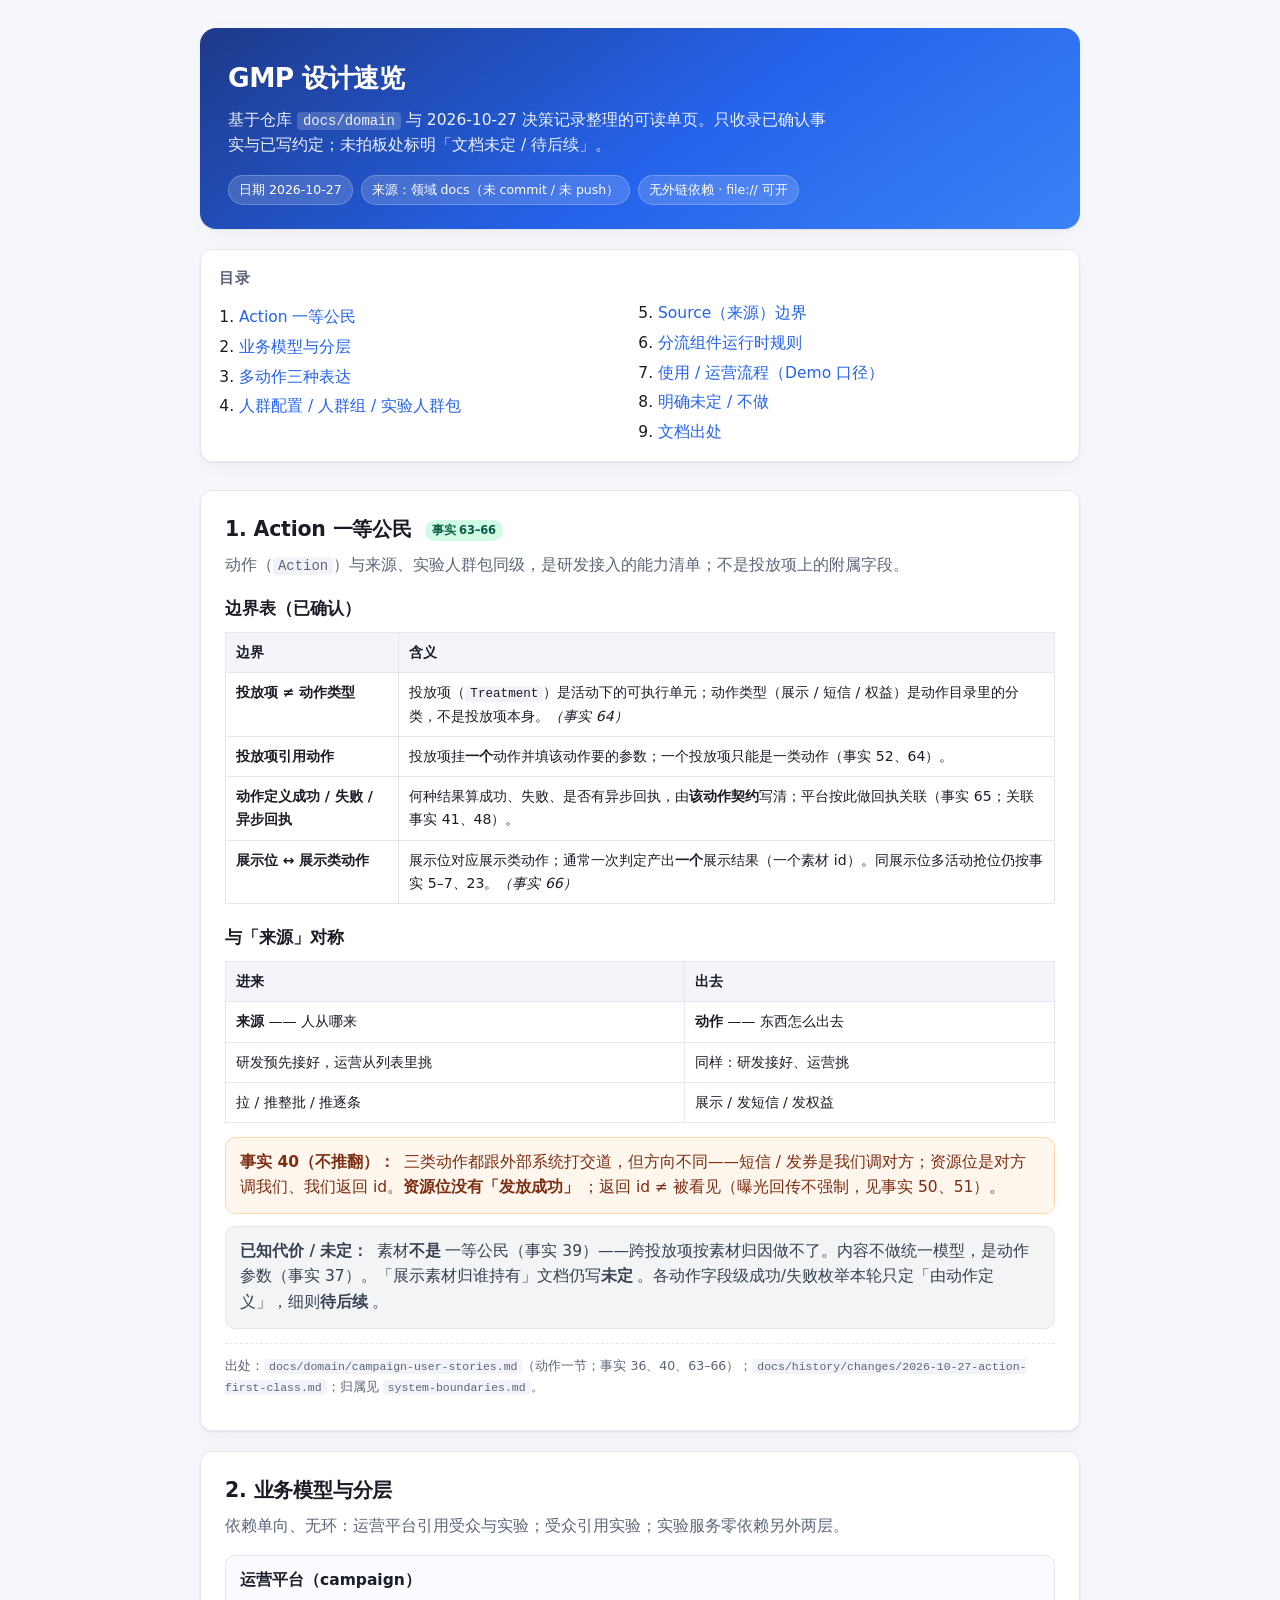
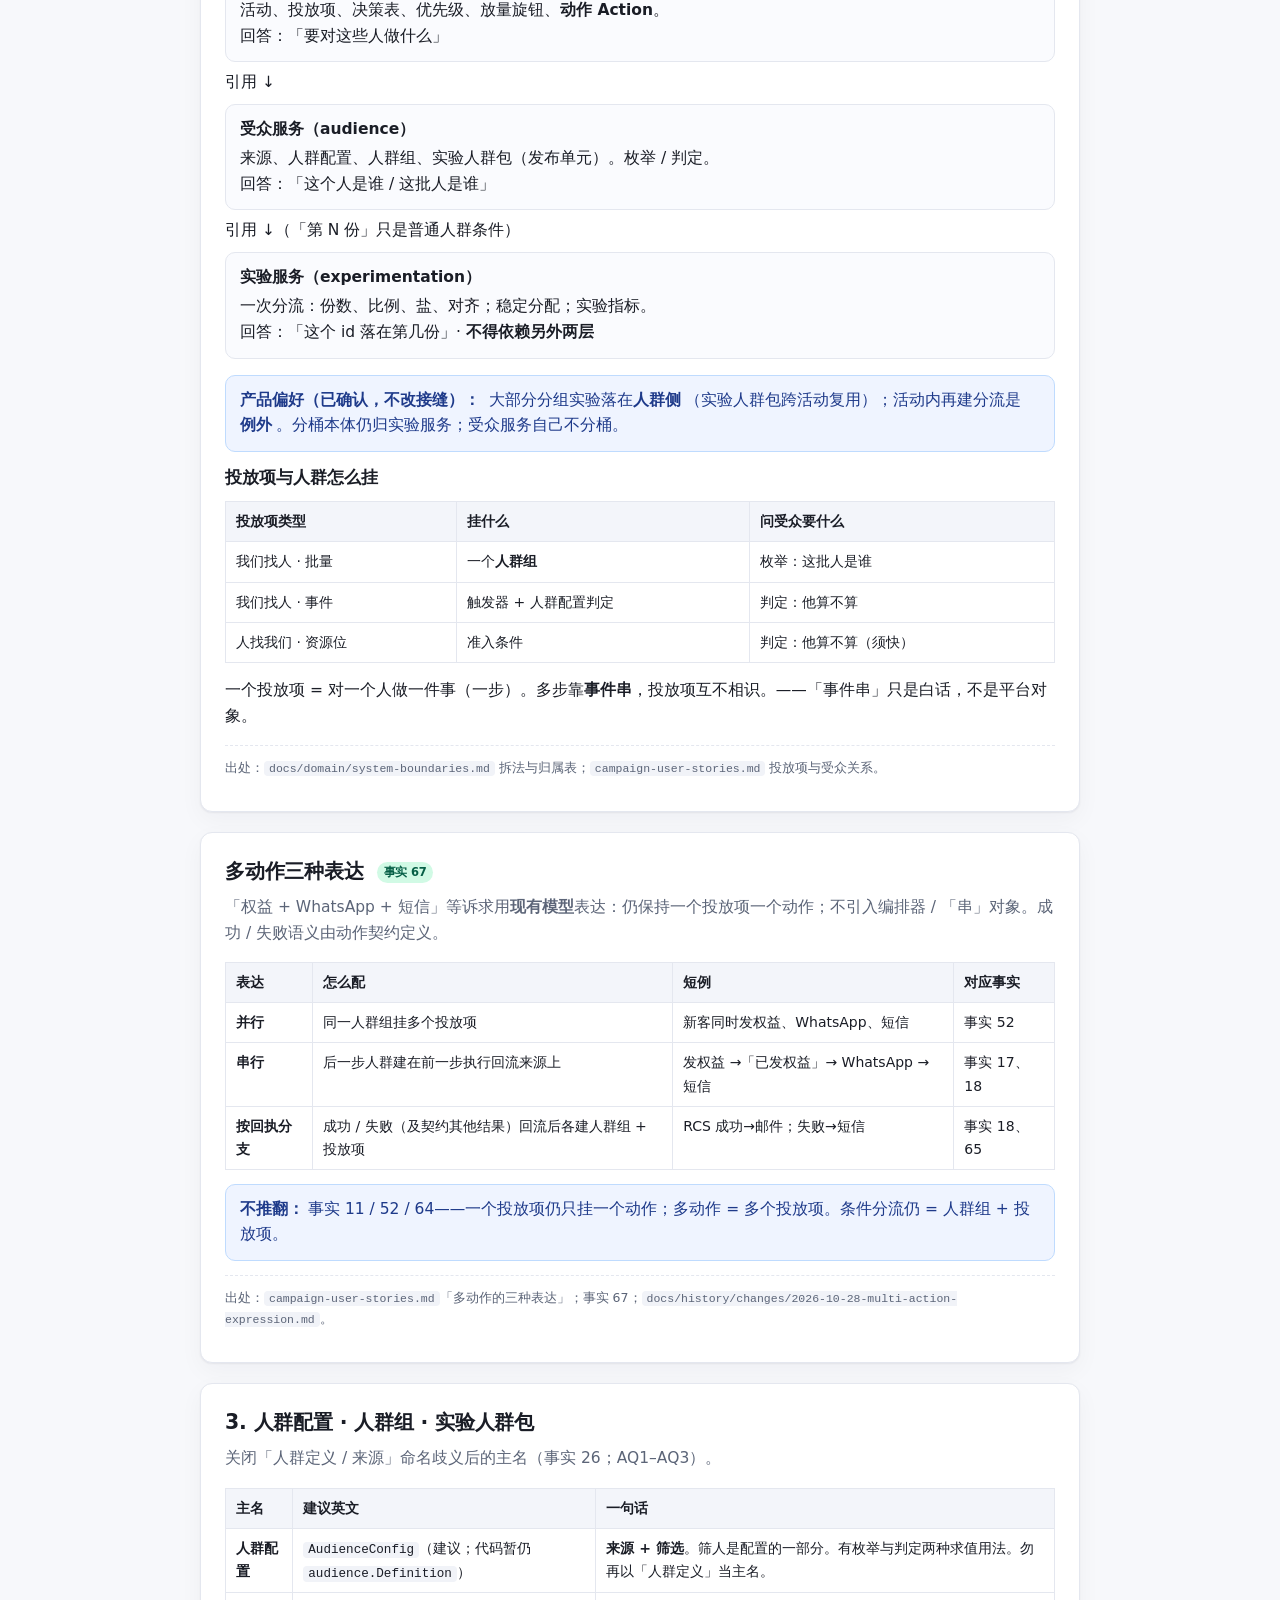
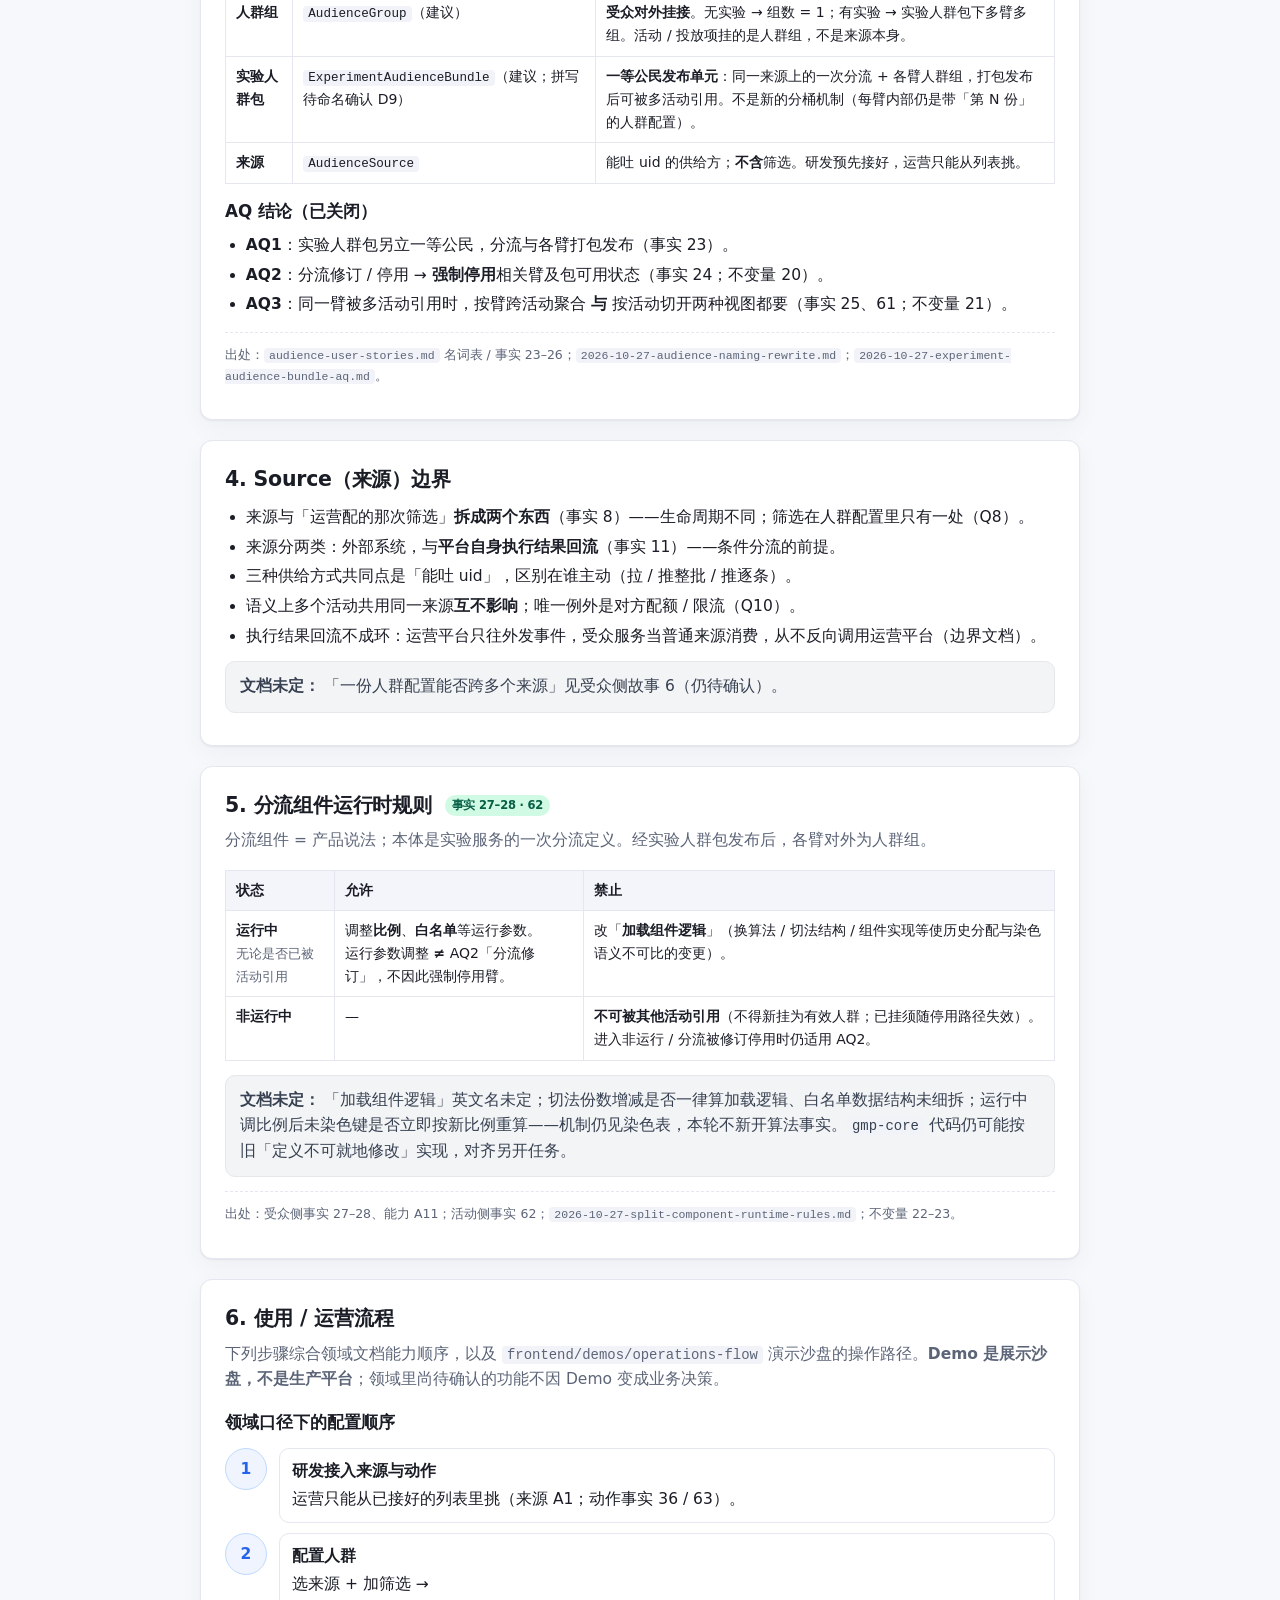
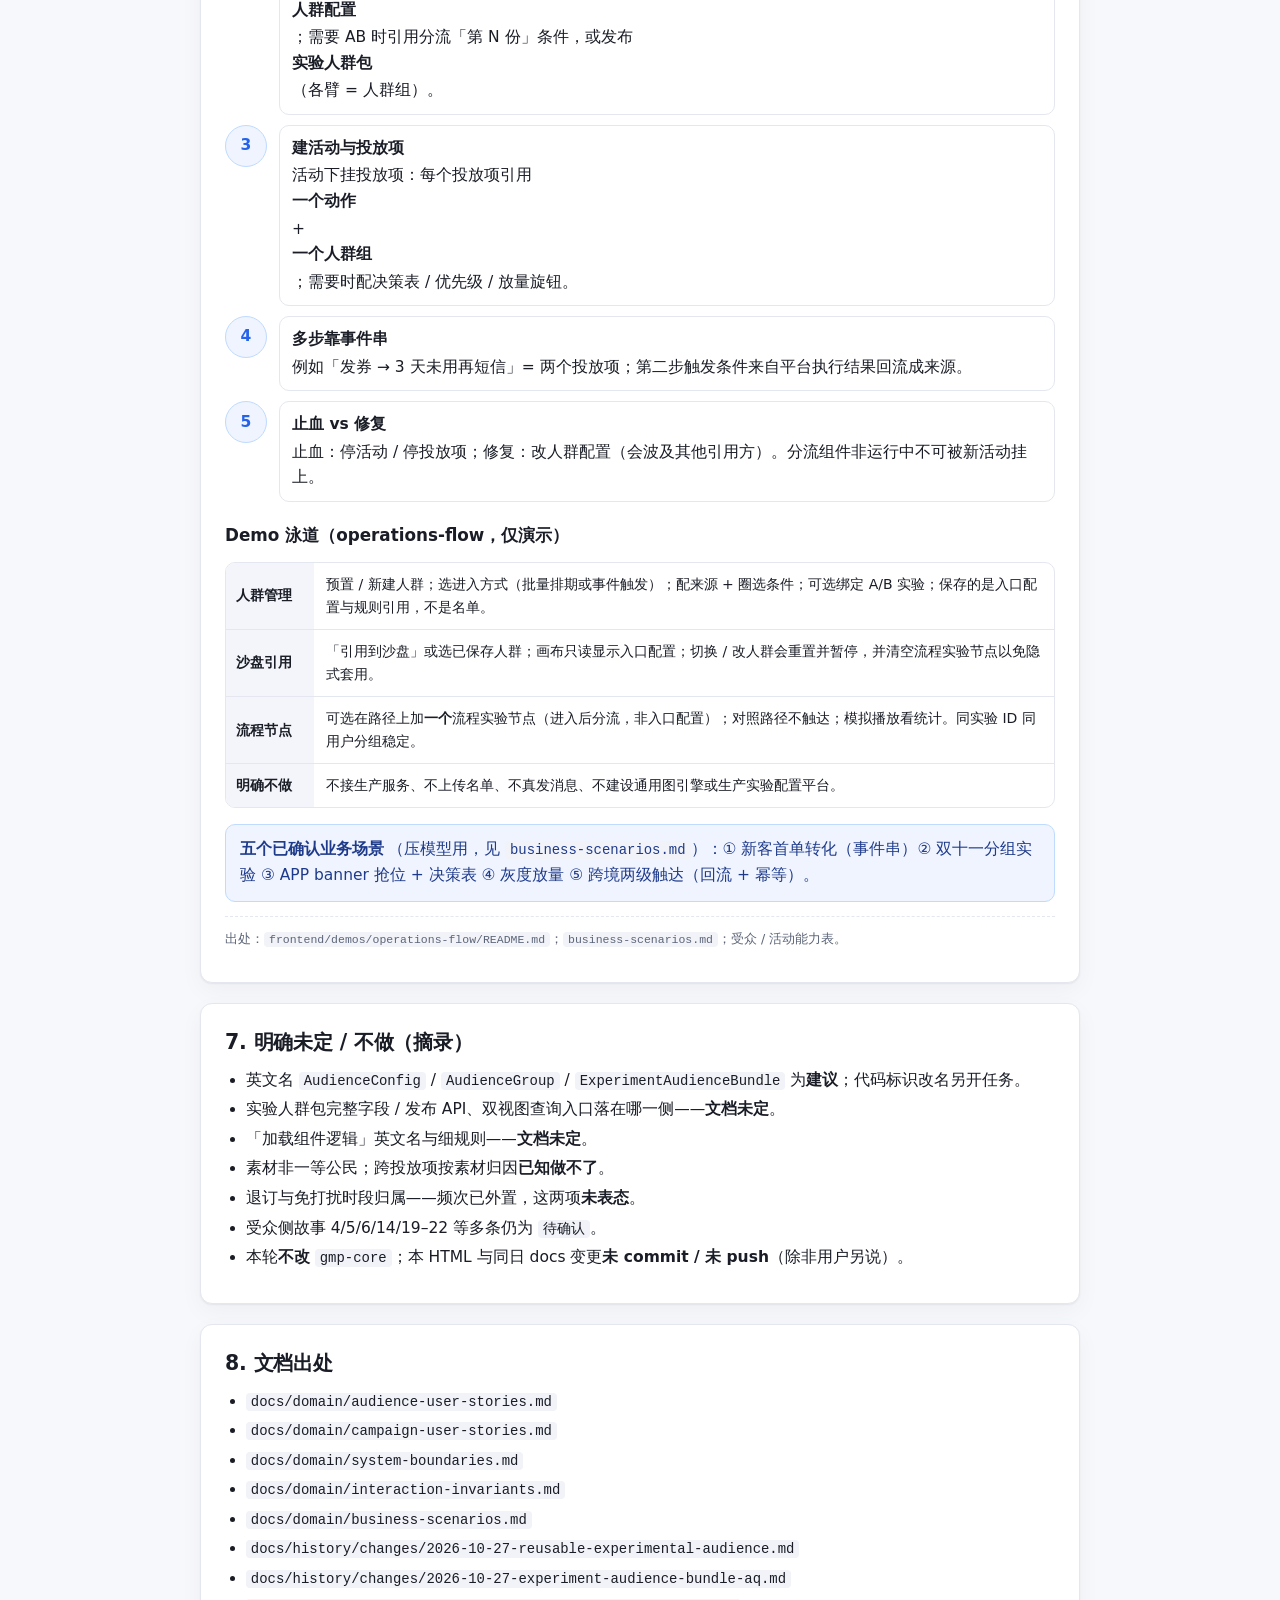
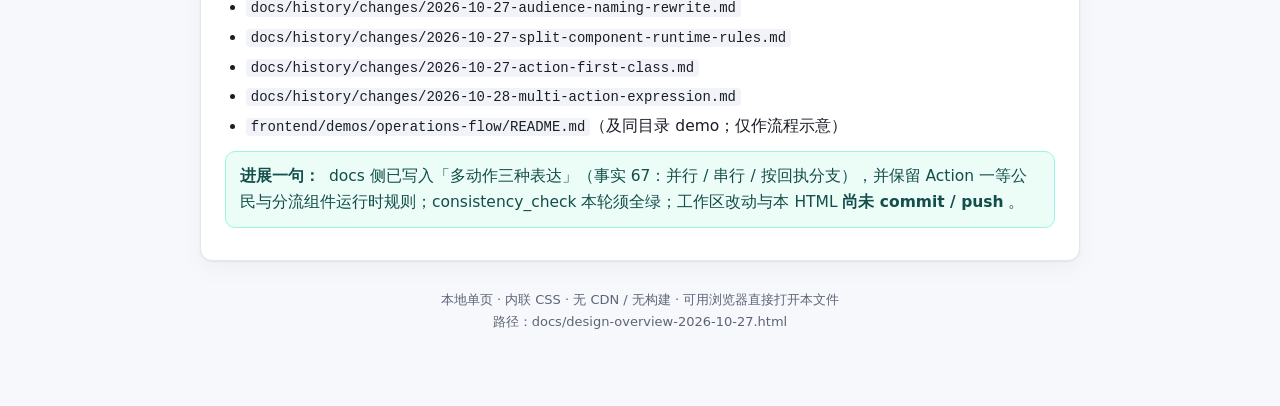
==== docs/design-overview-2026-10-27.html @ 76f27b18 "docs(domain): 人群命名、分流运行时、Action 一等公民与多动作三种表达 确认记录落盘：人群配置/人群组/实验人群包；分流组件运行时规则； Action 一等公民（事实 62–66）；" ====
<!DOCTYPE html>
<html lang="zh-CN">
<head>
<meta charset="utf-8" />
<meta name="viewport" content="width=device-width, initial-scale=1" />
<title>GMP 设计速览 · 2026-10-27</title>
<style>
  :root {
    --bg: #f7f8fb;
    --card: #ffffff;
    --ink: #1a1d26;
    --muted: #5c6578;
    --line: #e4e7ef;
    --accent: #2563eb;
    --accent-soft: #eff4ff;
    --ok: #0f766e;
    --ok-bg: #ecfdf8;
    --warn: #9a3412;
    --warn-bg: #fff7ed;
    --pending: #6b7280;
    --pending-bg: #f3f4f6;
    --shadow: 0 1px 2px rgba(16,24,40,.06), 0 8px 24px rgba(16,24,40,.04);
    --radius: 12px;
    --mono: ui-monospace, SFMono-Regular, Menlo, Consolas, monospace;
    --sans: "Segoe UI", "PingFang SC", "Hiragino Sans GB", "Microsoft YaHei", system-ui, sans-serif;
  }
  * { box-sizing: border-box; }
  html { scroll-behavior: smooth; }
  body {
    margin: 0;
    font-family: var(--sans);
    color: var(--ink);
    background: var(--bg);
    line-height: 1.65;
    font-size: 15.5px;
  }
  a { color: var(--accent); text-decoration: none; }
  a:hover { text-decoration: underline; }
  .wrap {
    max-width: 920px;
    margin: 0 auto;
    padding: 28px 20px 80px;
  }
  header.hero {
    background: linear-gradient(145deg, #1e3a8a 0%, #2563eb 55%, #3b82f6 100%);
    color: #fff;
    border-radius: 16px;
    padding: 28px 28px 24px;
    box-shadow: var(--shadow);
    margin-bottom: 20px;
  }
  header.hero h1 {
    margin: 0 0 8px;
    font-size: 1.65rem;
    font-weight: 700;
    letter-spacing: -.02em;
  }
  header.hero p {
    margin: 0;
    opacity: .92;
    max-width: 62ch;
  }
  .meta {
    display: flex;
    flex-wrap: wrap;
    gap: 8px;
    margin-top: 16px;
  }
  .chip {
    display: inline-flex;
    align-items: center;
    gap: 6px;
    padding: 4px 10px;
    border-radius: 999px;
    font-size: 12.5px;
    background: rgba(255,255,255,.16);
    border: 1px solid rgba(255,255,255,.22);
  }
  nav.toc {
    background: var(--card);
    border: 1px solid var(--line);
    border-radius: var(--radius);
    padding: 16px 18px;
    box-shadow: var(--shadow);
    margin-bottom: 28px;
  }
  nav.toc h2 {
    margin: 0 0 10px;
    font-size: 0.95rem;
    color: var(--muted);
    font-weight: 600;
    text-transform: uppercase;
    letter-spacing: .04em;
  }
  nav.toc ol {
    margin: 0;
    padding-left: 1.25rem;
    columns: 1;
  }
  @media (min-width: 640px) {
    nav.toc ol { columns: 2; }
  }
  nav.toc li { margin: 4px 0; break-inside: avoid; }
  section.block {
    background: var(--card);
    border: 1px solid var(--line);
    border-radius: var(--radius);
    padding: 22px 24px 20px;
    box-shadow: var(--shadow);
    margin-bottom: 20px;
  }
  section.block > h2 {
    margin: 0 0 6px;
    font-size: 1.28rem;
    letter-spacing: -.01em;
  }
  .lede {
    color: var(--muted);
    margin: 0 0 16px;
  }
  h3 {
    margin: 20px 0 8px;
    font-size: 1.05rem;
  }
  h3:first-of-type { margin-top: 8px; }
  table {
    width: 100%;
    border-collapse: collapse;
    font-size: 14px;
    margin: 10px 0 14px;
  }
  th, td {
    border: 1px solid var(--line);
    padding: 8px 10px;
    vertical-align: top;
    text-align: left;
  }
  th {
    background: #f3f5fa;
    font-weight: 600;
    white-space: nowrap;
  }
  code, .mono {
    font-family: var(--mono);
    font-size: 0.9em;
  }
  code {
    background: #f1f3f8;
    padding: 1px 5px;
    border-radius: 4px;
  }
  .callout {
    border-radius: 10px;
    padding: 12px 14px;
    margin: 12px 0;
    border: 1px solid transparent;
  }
  .callout.ok { background: var(--ok-bg); border-color: #99f6e4; color: #134e4a; }
  .callout.warn { background: var(--warn-bg); border-color: #fed7aa; color: #7c2d12; }
  .callout.note { background: var(--accent-soft); border-color: #bfdbfe; color: #1e3a8a; }
  .callout.pending { background: var(--pending-bg); border-color: #e5e7eb; color: #374151; }
  .callout strong { display: inline-block; margin-right: 4px; }
  ul.compact, ol.compact { margin: 8px 0 12px; padding-left: 1.3rem; }
  ul.compact li, ol.compact li { margin: 4px 0; }
  .layers {
    display: grid;
    gap: 8px;
    margin: 12px 0 16px;
  }
  .layer {
    border: 1px solid var(--line);
    border-radius: 10px;
    padding: 12px 14px;
    background: #fafbfe;
  }
  .layer .title {
    font-weight: 700;
    margin-bottom: 4px;
  }
  .layer .arrow {
    text-align: center;
    color: var(--muted);
    font-size: 13px;
    margin: -2px 0;
  }
  .flow {
    display: grid;
    gap: 10px;
    margin: 12px 0;
  }
  .step {
    display: grid;
    grid-template-columns: 42px 1fr;
    gap: 12px;
    align-items: start;
  }
  .step .n {
    width: 42px;
    height: 42px;
    border-radius: 50%;
    background: var(--accent-soft);
    color: var(--accent);
    display: flex;
    align-items: center;
    justify-content: center;
    font-weight: 700;
    border: 1px solid #bfdbfe;
  }
  .step .body {
    border: 1px solid var(--line);
    border-radius: 10px;
    padding: 10px 12px;
    background: #fff;
  }
  .step .body strong { display: block; margin-bottom: 2px; }
  .swim {
    display: grid;
    grid-template-columns: 88px 1fr;
    gap: 0;
    border: 1px solid var(--line);
    border-radius: 10px;
    overflow: hidden;
    margin: 12px 0 16px;
    font-size: 14px;
  }
  .swim .lane-label {
    background: #f3f5fa;
    padding: 10px;
    font-weight: 600;
    border-bottom: 1px solid var(--line);
    display: flex;
    align-items: center;
  }
  .swim .lane-body {
    padding: 10px 12px;
    border-bottom: 1px solid var(--line);
  }
  .swim > *:nth-last-child(-n+2) { border-bottom: none; }
  footer {
    margin-top: 28px;
    color: var(--muted);
    font-size: 13px;
    text-align: center;
  }
  .src {
    font-size: 12.5px;
    color: var(--muted);
    margin-top: 14px;
    padding-top: 12px;
    border-top: 1px dashed var(--line);
  }
  .src code { font-size: 11.5px; }
  .tag {
    display: inline-block;
    font-size: 11.5px;
    padding: 1px 7px;
    border-radius: 999px;
    background: #eef2ff;
    color: #3730a3;
    margin-left: 6px;
    vertical-align: middle;
  }
  .tag.pending { background: var(--pending-bg); color: #4b5563; }
  .tag.ok { background: #d1fae5; color: #065f46; }
</style>
</head>
<body>
<div class="wrap">

<header class="hero">
  <h1>GMP 设计速览</h1>
  <p>基于仓库 <code style="background:rgba(255,255,255,.2);color:#fff;padding:1px 6px;border-radius:4px;">docs/domain</code> 与 2026-10-27 决策记录整理的可读单页。只收录已确认事实与已写约定；未拍板处标明「文档未定 / 待后续」。</p>
  <div class="meta">
    <span class="chip">日期 2026-10-27</span>
    <span class="chip">来源：领域 docs（未 commit / 未 push）</span>
    <span class="chip">无外链依赖 · file:// 可开</span>
  </div>
</header>

<nav class="toc" aria-label="目录">
  <h2>目录</h2>
  <ol>
    <li><a href="#action">Action 一等公民</a></li>
    <li><a href="#model">业务模型与分层</a></li>
    <li><a href="#multi-action">多动作三种表达</a></li>
    <li><a href="#audience-names">人群配置 / 人群组 / 实验人群包</a></li>
    <li><a href="#source">Source（来源）边界</a></li>
    <li><a href="#split-runtime">分流组件运行时规则</a></li>
    <li><a href="#ops-flow">使用 / 运营流程（Demo 口径）</a></li>
    <li><a href="#open">明确未定 / 不做</a></li>
    <li><a href="#sources">文档出处</a></li>
  </ol>
</nav>

<!-- ========== 1 Action ========== -->
<section class="block" id="action">
  <h2>1. Action 一等公民 <span class="tag ok">事实 63–66</span></h2>
  <p class="lede">动作（<code>Action</code>）与来源、实验人群包同级，是研发接入的能力清单；不是投放项上的附属字段。</p>

  <h3>边界表（已确认）</h3>
  <table>
    <thead><tr><th>边界</th><th>含义</th></tr></thead>
    <tbody>
      <tr>
        <td><strong>投放项 ≠ 动作类型</strong></td>
        <td>投放项（<code>Treatment</code>）是活动下的可执行单元；动作类型（展示 / 短信 / 权益）是动作目录里的分类，不是投放项本身。<em>（事实 64）</em></td>
      </tr>
      <tr>
        <td><strong>投放项引用动作</strong></td>
        <td>投放项挂<strong>一个</strong>动作并填该动作要的参数；一个投放项只能是一类动作（事实 52、64）。</td>
      </tr>
      <tr>
        <td><strong>动作定义成功 / 失败 / 异步回执</strong></td>
        <td>何种结果算成功、失败、是否有异步回执，由<strong>该动作契约</strong>写清；平台按此做回执关联（事实 65；关联事实 41、48）。</td>
      </tr>
      <tr>
        <td><strong>展示位 ↔ 展示类动作</strong></td>
        <td>展示位对应展示类动作；通常一次判定产出<strong>一个</strong>展示结果（一个素材 id）。同展示位多活动抢位仍按事实 5–7、23。<em>（事实 66）</em></td>
      </tr>
    </tbody>
  </table>

  <h3>与「来源」对称</h3>
  <table>
    <thead><tr><th>进来</th><th>出去</th></tr></thead>
    <tbody>
      <tr><td><strong>来源</strong> —— 人从哪来</td><td><strong>动作</strong> —— 东西怎么出去</td></tr>
      <tr><td>研发预先接好，运营从列表里挑</td><td>同样：研发接好、运营挑</td></tr>
      <tr><td>拉 / 推整批 / 推逐条</td><td>展示 / 发短信 / 发权益</td></tr>
    </tbody>
  </table>

  <div class="callout warn">
    <strong>事实 40（不推翻）：</strong>
    三类动作都跟外部系统打交道，但方向不同——短信 / 发券是我们调对方；资源位是对方调我们、我们返回 id。<strong>资源位没有「发放成功」</strong>；返回 id ≠ 被看见（曝光回传不强制，见事实 50、51）。
  </div>

  <div class="callout pending">
    <strong>已知代价 / 未定：</strong>
    素材<strong>不是</strong>一等公民（事实 39）——跨投放项按素材归因做不了。内容不做统一模型，是动作参数（事实 37）。「展示素材归谁持有」文档仍写<strong>未定</strong>。各动作字段级成功/失败枚举本轮只定「由动作定义」，细则<strong>待后续</strong>。
  </div>

  <p class="src">出处：<code>docs/domain/campaign-user-stories.md</code>（动作一节；事实 36、40、63–66）；<code>docs/history/changes/2026-10-27-action-first-class.md</code>；归属见 <code>system-boundaries.md</code>。</p>
</section>

<!-- ========== 2 Model ========== -->
<section class="block" id="model">
  <h2>2. 业务模型与分层</h2>
  <p class="lede">依赖单向、无环：运营平台引用受众与实验；受众引用实验；实验服务零依赖另外两层。</p>

  <div class="layers">
    <div class="layer">
      <div class="title">运营平台（campaign）</div>
      活动、投放项、决策表、优先级、放量旋钮、<strong>动作 Action</strong>。<br />
      回答：「要对这些人做什么」
    </div>
    <div class="arrow">引用 ↓</div>
    <div class="layer">
      <div class="title">受众服务（audience）</div>
      来源、人群配置、人群组、实验人群包（发布单元）。枚举 / 判定。<br />
      回答：「这个人是谁 / 这批人是谁」
    </div>
    <div class="arrow">引用 ↓（「第 N 份」只是普通人群条件）</div>
    <div class="layer">
      <div class="title">实验服务（experimentation）</div>
      一次分流：份数、比例、盐、对齐；稳定分配；实验指标。<br />
      回答：「这个 id 落在第几份」· <strong>不得依赖另外两层</strong>
    </div>
  </div>

  <div class="callout note">
    <strong>产品偏好（已确认，不改接缝）：</strong>
    大部分分组实验落在<strong>人群侧</strong>（实验人群包跨活动复用）；活动内再建分流是<strong>例外</strong>。分桶本体仍归实验服务；受众服务自己不分桶。
  </div>

  <h3>投放项与人群怎么挂</h3>
  <table>
    <thead><tr><th>投放项类型</th><th>挂什么</th><th>问受众要什么</th></tr></thead>
    <tbody>
      <tr><td>我们找人 · 批量</td><td>一个<strong>人群组</strong></td><td>枚举：这批人是谁</td></tr>
      <tr><td>我们找人 · 事件</td><td>触发器 + 人群配置判定</td><td>判定：他算不算</td></tr>
      <tr><td>人找我们 · 资源位</td><td>准入条件</td><td>判定：他算不算（须快）</td></tr>
    </tbody>
  </table>
  <p>一个投放项 = 对一个人做一件事（一步）。多步靠<strong>事件串</strong>，投放项互不相识。——「事件串」只是白话，不是平台对象。</p>

  <p class="src">出处：<code>docs/domain/system-boundaries.md</code> 拆法与归属表；<code>campaign-user-stories.md</code> 投放项与受众关系。</p>
</section>

<!-- ========== Multi-action ========== -->
<section class="block" id="multi-action">
  <h2>多动作三种表达 <span class="tag ok">事实 67</span></h2>
  <p class="lede">「权益 + WhatsApp + 短信」等诉求用<strong>现有模型</strong>表达：仍保持一个投放项一个动作；不引入编排器 / 「串」对象。成功 / 失败语义由动作契约定义。</p>

  <table>
    <thead><tr><th>表达</th><th>怎么配</th><th>短例</th><th>对应事实</th></tr></thead>
    <tbody>
      <tr>
        <td><strong>并行</strong></td>
        <td>同一人群组挂多个投放项</td>
        <td>新客同时发权益、WhatsApp、短信</td>
        <td>事实 52</td>
      </tr>
      <tr>
        <td><strong>串行</strong></td>
        <td>后一步人群建在前一步执行回流来源上</td>
        <td>发权益 →「已发权益」→ WhatsApp → 短信</td>
        <td>事实 17、18</td>
      </tr>
      <tr>
        <td><strong>按回执分支</strong></td>
        <td>成功 / 失败（及契约其他结果）回流后各建人群组 + 投放项</td>
        <td>RCS 成功→邮件；失败→短信</td>
        <td>事实 18、65</td>
      </tr>
    </tbody>
  </table>

  <div class="callout note">
    <strong>不推翻：</strong>事实 11 / 52 / 64——一个投放项仍只挂一个动作；多动作 = 多个投放项。条件分流仍 = 人群组 + 投放项。
  </div>

  <p class="src">出处：<code>campaign-user-stories.md</code>「多动作的三种表达」；事实 67；<code>docs/history/changes/2026-10-28-multi-action-expression.md</code>。</p>
</section>

<!-- ========== 3 Audience names ========== -->
<section class="block" id="audience-names">
  <h2>3. 人群配置 · 人群组 · 实验人群包</h2>
  <p class="lede">关闭「人群定义 / 来源」命名歧义后的主名（事实 26；AQ1–AQ3）。</p>

  <table>
    <thead><tr><th>主名</th><th>建议英文</th><th>一句话</th></tr></thead>
    <tbody>
      <tr>
        <td><strong>人群配置</strong></td>
        <td><code>AudienceConfig</code>（建议；代码暂仍 <code>audience.Definition</code>）</td>
        <td><strong>来源 + 筛选</strong>。筛人是配置的一部分。有枚举与判定两种求值用法。勿再以「人群定义」当主名。</td>
      </tr>
      <tr>
        <td><strong>人群组</strong></td>
        <td><code>AudienceGroup</code>（建议）</td>
        <td><strong>受众对外挂接</strong>。无实验 → 组数 = 1；有实验 → 实验人群包下多臂多组。活动 / 投放项挂的是人群组，不是来源本身。</td>
      </tr>
      <tr>
        <td><strong>实验人群包</strong></td>
        <td><code>ExperimentAudienceBundle</code>（建议；拼写待命名确认 D9）</td>
        <td><strong>一等公民发布单元</strong>：同一来源上的一次分流 + 各臂人群组，打包发布后可被多活动引用。不是新的分桶机制（每臂内部仍是带「第 N 份」的人群配置）。</td>
      </tr>
      <tr>
        <td><strong>来源</strong></td>
        <td><code>AudienceSource</code></td>
        <td>能吐 uid 的供给方；<strong>不含</strong>筛选。研发预先接好，运营只能从列表挑。</td>
      </tr>
    </tbody>
  </table>

  <h3>AQ 结论（已关闭）</h3>
  <ul class="compact">
    <li><strong>AQ1</strong>：实验人群包另立一等公民，分流与各臂打包发布（事实 23）。</li>
    <li><strong>AQ2</strong>：分流修订 / 停用 → <strong>强制停用</strong>相关臂及包可用状态（事实 24；不变量 20）。</li>
    <li><strong>AQ3</strong>：同一臂被多活动引用时，按臂跨活动聚合 <strong>与</strong> 按活动切开两种视图都要（事实 25、61；不变量 21）。</li>
  </ul>

  <p class="src">出处：<code>audience-user-stories.md</code> 名词表 / 事实 23–26；<code>2026-10-27-audience-naming-rewrite.md</code>；<code>2026-10-27-experiment-audience-bundle-aq.md</code>。</p>
</section>

<!-- ========== 4 Source ========== -->
<section class="block" id="source">
  <h2>4. Source（来源）边界</h2>
  <ul class="compact">
    <li>来源与「运营配的那次筛选」<strong>拆成两个东西</strong>（事实 8）——生命周期不同；筛选在人群配置里只有一处（Q8）。</li>
    <li>来源分两类：外部系统，与<strong>平台自身执行结果回流</strong>（事实 11）——条件分流的前提。</li>
    <li>三种供给方式共同点是「能吐 uid」，区别在谁主动（拉 / 推整批 / 推逐条）。</li>
    <li>语义上多个活动共用同一来源<strong>互不影响</strong>；唯一例外是对方配额 / 限流（Q10）。</li>
    <li>执行结果回流不成环：运营平台只往外发事件，受众服务当普通来源消费，从不反向调用运营平台（边界文档）。</li>
  </ul>
  <div class="callout pending">
    <strong>文档未定：</strong>「一份人群配置能否跨多个来源」见受众侧故事 6（仍待确认）。
  </div>
</section>

<!-- ========== 5 Split runtime ========== -->
<section class="block" id="split-runtime">
  <h2>5. 分流组件运行时规则 <span class="tag ok">事实 27–28 · 62</span></h2>
  <p class="lede">分流组件 = 产品说法；本体是实验服务的一次分流定义。经实验人群包发布后，各臂对外为人群组。</p>

  <table>
    <thead><tr><th>状态</th><th>允许</th><th>禁止</th></tr></thead>
    <tbody>
      <tr>
        <td><strong>运行中</strong><br /><span style="color:var(--muted);font-size:13px;">无论是否已被活动引用</span></td>
        <td>调整<strong>比例</strong>、<strong>白名单</strong>等运行参数。<br />运行参数调整 <strong>≠</strong> AQ2「分流修订」，不因此强制停用臂。</td>
        <td>改「<strong>加载组件逻辑</strong>」（换算法 / 切法结构 / 组件实现等使历史分配与染色语义不可比的变更）。</td>
      </tr>
      <tr>
        <td><strong>非运行中</strong></td>
        <td>—</td>
        <td><strong>不可被其他活动引用</strong>（不得新挂为有效人群；已挂须随停用路径失效）。进入非运行 / 分流被修订停用时仍适用 AQ2。</td>
      </tr>
    </tbody>
  </table>

  <div class="callout pending">
    <strong>文档未定：</strong>「加载组件逻辑」英文名未定；切法份数增减是否一律算加载逻辑、白名单数据结构未细拆；运行中调比例后未染色键是否立即按新比例重算——机制仍见染色表，本轮不新开算法事实。<code>gmp-core</code> 代码仍可能按旧「定义不可就地修改」实现，对齐另开任务。
  </div>

  <p class="src">出处：受众侧事实 27–28、能力 A11；活动侧事实 62；<code>2026-10-27-split-component-runtime-rules.md</code>；不变量 22–23。</p>
</section>

<!-- ========== 6 Ops flow ========== -->
<section class="block" id="ops-flow">
  <h2>6. 使用 / 运营流程</h2>
  <p class="lede">下列步骤综合领域文档能力顺序，以及 <code>frontend/demos/operations-flow</code> 演示沙盘的操作路径。<strong>Demo 是展示沙盘，不是生产平台</strong>；领域里尚待确认的功能不因 Demo 变成业务决策。</p>

  <h3>领域口径下的配置顺序</h3>
  <div class="flow">
    <div class="step">
      <div class="n">1</div>
      <div class="body">
        <strong>研发接入来源与动作</strong>
        运营只能从已接好的列表里挑（来源 A1；动作事实 36 / 63）。
      </div>
    </div>
    <div class="step">
      <div class="n">2</div>
      <div class="body">
        <strong>配置人群</strong>
        选来源 + 加筛选 → <strong>人群配置</strong>；需要 AB 时引用分流「第 N 份」条件，或发布<strong>实验人群包</strong>（各臂 = 人群组）。
      </div>
    </div>
    <div class="step">
      <div class="n">3</div>
      <div class="body">
        <strong>建活动与投放项</strong>
        活动下挂投放项：每个投放项引用<strong>一个动作</strong> + <strong>一个人群组</strong>；需要时配决策表 / 优先级 / 放量旋钮。
      </div>
    </div>
    <div class="step">
      <div class="n">4</div>
      <div class="body">
        <strong>多步靠事件串</strong>
        例如「发券 → 3 天未用再短信」= 两个投放项；第二步触发条件来自平台执行结果回流成来源。
      </div>
    </div>
    <div class="step">
      <div class="n">5</div>
      <div class="body">
        <strong>止血 vs 修复</strong>
        止血：停活动 / 停投放项；修复：改人群配置（会波及其他引用方）。分流组件非运行中不可被新活动挂上。
      </div>
    </div>
  </div>

  <h3>Demo 泳道（operations-flow，仅演示）</h3>
  <div class="swim">
    <div class="lane-label">人群管理</div>
    <div class="lane-body">预置 / 新建人群；选进入方式（批量排期或事件触发）；配来源 + 圈选条件；可选绑定 A/B 实验；保存的是入口配置与规则引用，不是名单。</div>
    <div class="lane-label">沙盘引用</div>
    <div class="lane-body">「引用到沙盘」或选已保存人群；画布只读显示入口配置；切换 / 改人群会重置并暂停，并清空流程实验节点以免隐式套用。</div>
    <div class="lane-label">流程节点</div>
    <div class="lane-body">可选在路径上加<strong>一个</strong>流程实验节点（进入后分流，非入口配置）；对照路径不触达；模拟播放看统计。同实验 ID 同用户分组稳定。</div>
    <div class="lane-label">明确不做</div>
    <div class="lane-body">不接生产服务、不上传名单、不真发消息、不建设通用图引擎或生产实验配置平台。</div>
  </div>

  <div class="callout note">
    <strong>五个已确认业务场景</strong>（压模型用，见 <code>business-scenarios.md</code>）：① 新客首单转化（事件串）② 双十一分组实验 ③ APP banner 抢位 + 决策表 ④ 灰度放量 ⑤ 跨境两级触达（回流 + 幂等）。
  </div>

  <p class="src">出处：<code>frontend/demos/operations-flow/README.md</code>；<code>business-scenarios.md</code>；受众 / 活动能力表。</p>
</section>

<!-- ========== 7 Open ========== -->
<section class="block" id="open">
  <h2>7. 明确未定 / 不做（摘录）</h2>
  <ul class="compact">
    <li>英文名 <code>AudienceConfig</code> / <code>AudienceGroup</code> / <code>ExperimentAudienceBundle</code> 为<strong>建议</strong>；代码标识改名另开任务。</li>
    <li>实验人群包完整字段 / 发布 API、双视图查询入口落在哪一侧——<strong>文档未定</strong>。</li>
    <li>「加载组件逻辑」英文名与细规则——<strong>文档未定</strong>。</li>
    <li>素材非一等公民；跨投放项按素材归因<strong>已知做不了</strong>。</li>
    <li>退订与免打扰时段归属——频次已外置，这两项<strong>未表态</strong>。</li>
    <li>受众侧故事 4/5/6/14/19–22 等多条仍为 <code>待确认</code>。</li>
    <li>本轮<strong>不改</strong> <code>gmp-core</code>；本 HTML 与同日 docs 变更<strong>未 commit / 未 push</strong>（除非用户另说）。</li>
  </ul>
</section>

<!-- ========== 8 Sources ========== -->
<section class="block" id="sources">
  <h2>8. 文档出处</h2>
  <ul class="compact">
    <li><code>docs/domain/audience-user-stories.md</code></li>
    <li><code>docs/domain/campaign-user-stories.md</code></li>
    <li><code>docs/domain/system-boundaries.md</code></li>
    <li><code>docs/domain/interaction-invariants.md</code></li>
    <li><code>docs/domain/business-scenarios.md</code></li>
    <li><code>docs/history/changes/2026-10-27-reusable-experimental-audience.md</code></li>
    <li><code>docs/history/changes/2026-10-27-experiment-audience-bundle-aq.md</code></li>
    <li><code>docs/history/changes/2026-10-27-audience-naming-rewrite.md</code></li>
    <li><code>docs/history/changes/2026-10-27-split-component-runtime-rules.md</code></li>
    <li><code>docs/history/changes/2026-10-27-action-first-class.md</code></li>
    <li><code>docs/history/changes/2026-10-28-multi-action-expression.md</code></li>
    <li><code>frontend/demos/operations-flow/README.md</code>（及同目录 demo；仅作流程示意）</li>
  </ul>
  <div class="callout ok">
    <strong>进展一句：</strong>
    docs 侧已写入「多动作三种表达」（事实 67：并行 / 串行 / 按回执分支），并保留 Action 一等公民与分流组件运行时规则；consistency_check 本轮须全绿；工作区改动与本 HTML <strong>尚未 commit / push</strong>。
  </div>
</section>

<footer>
  本地单页 · 内联 CSS · 无 CDN / 无构建 · 可用浏览器直接打开本文件<br />
  路径：docs/design-overview-2026-10-27.html
</footer>

</div>
</body>
</html>
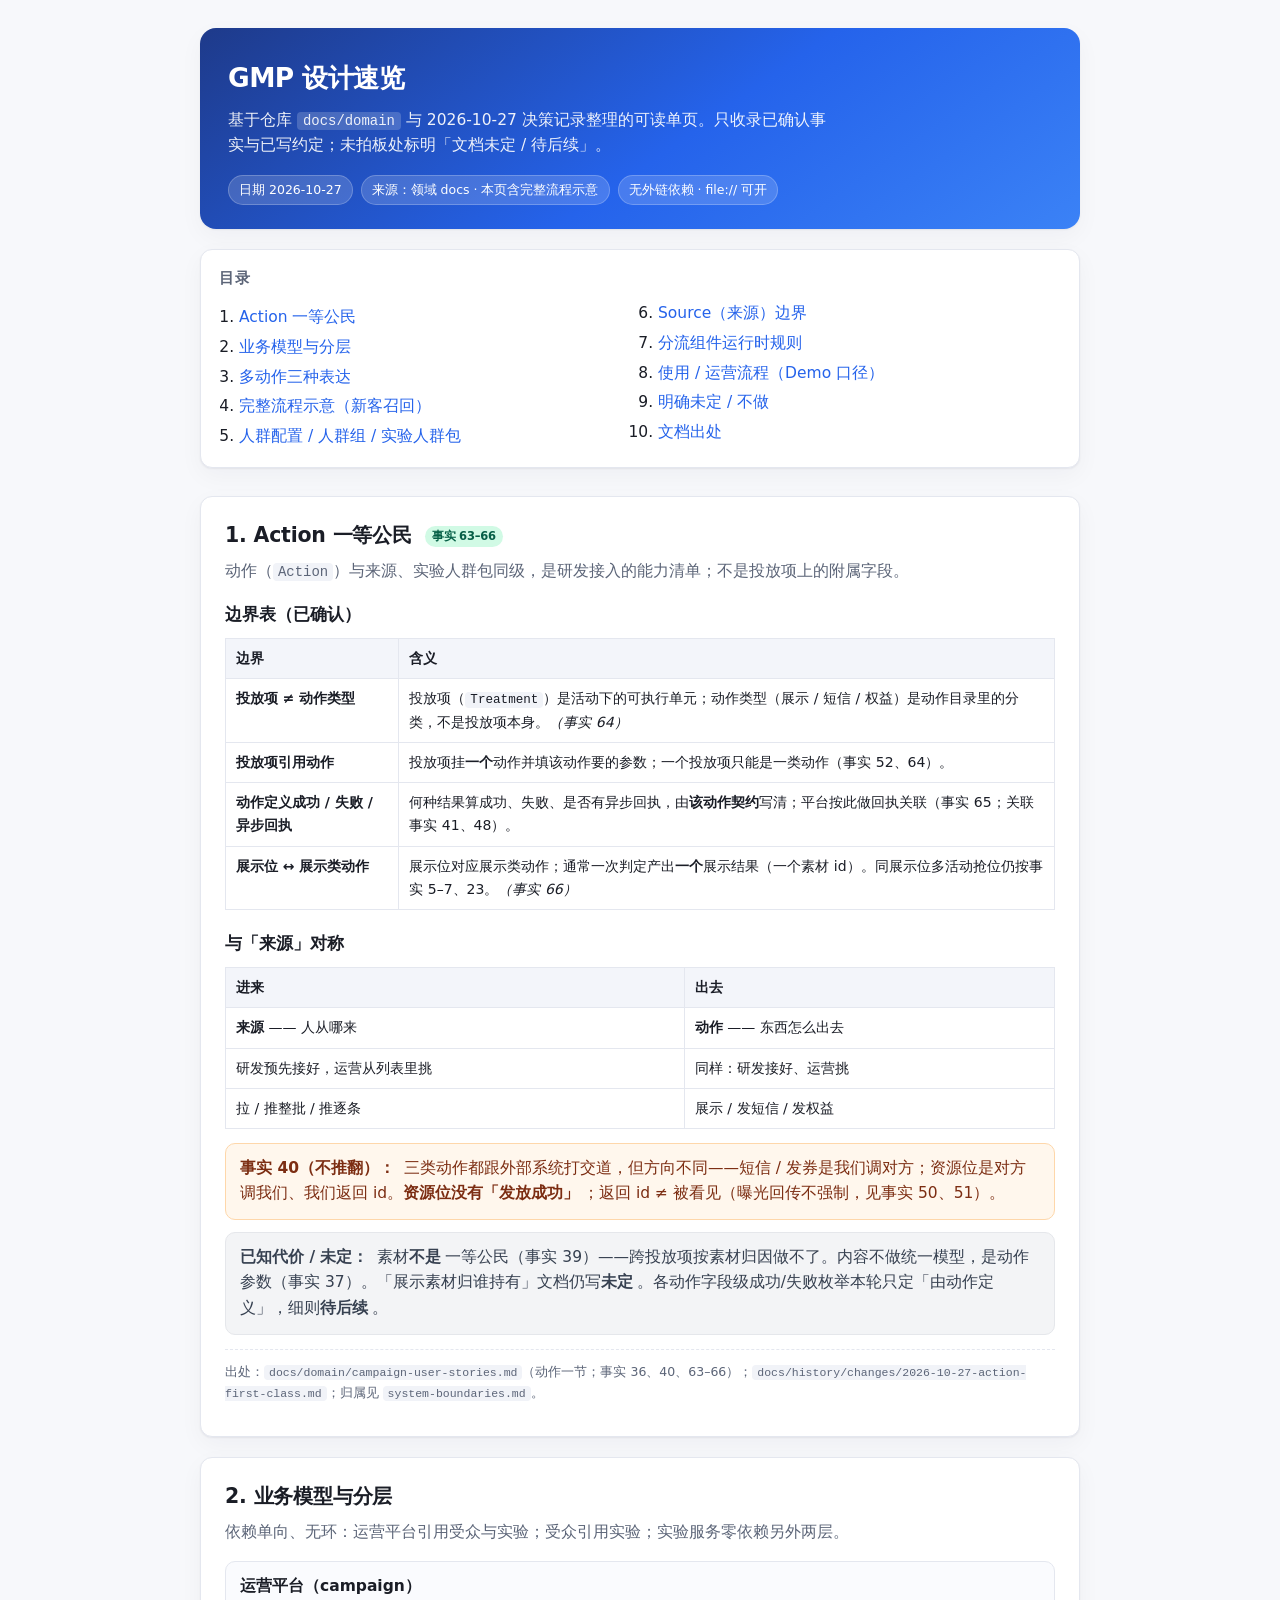
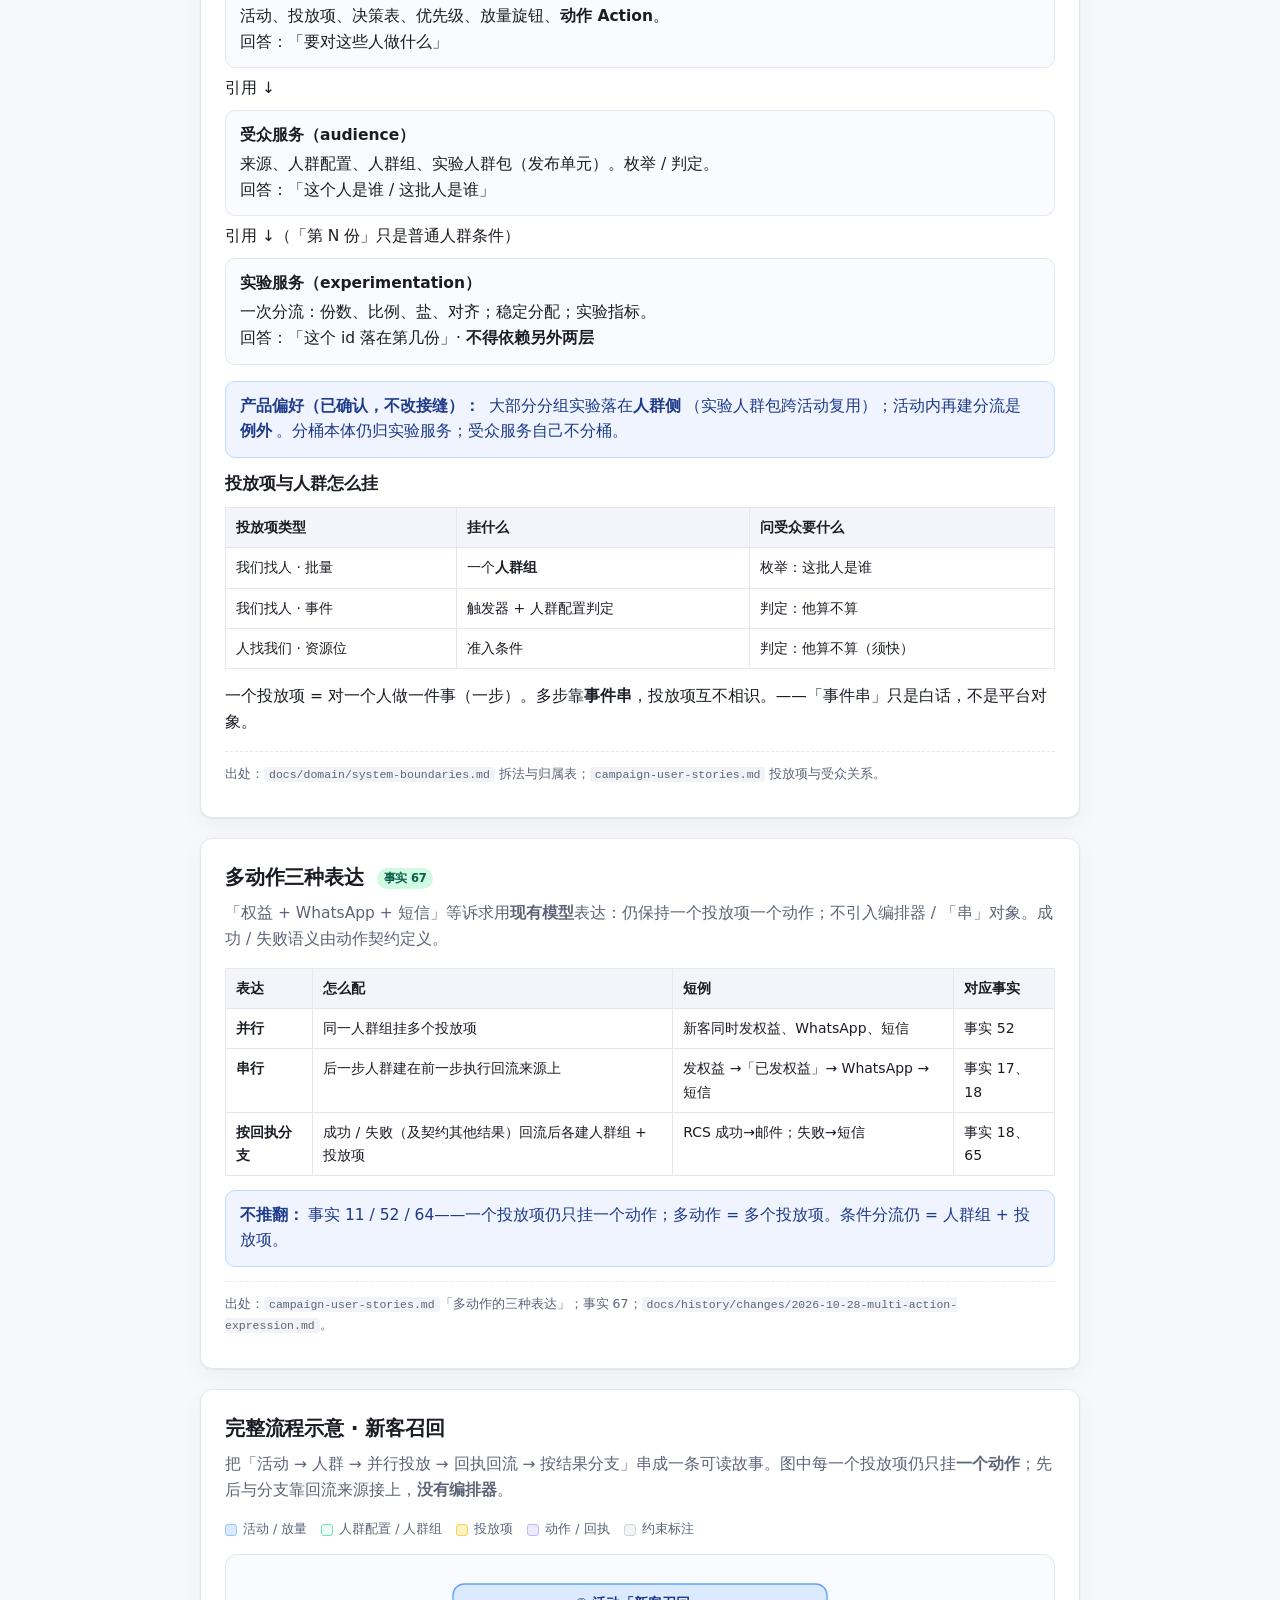
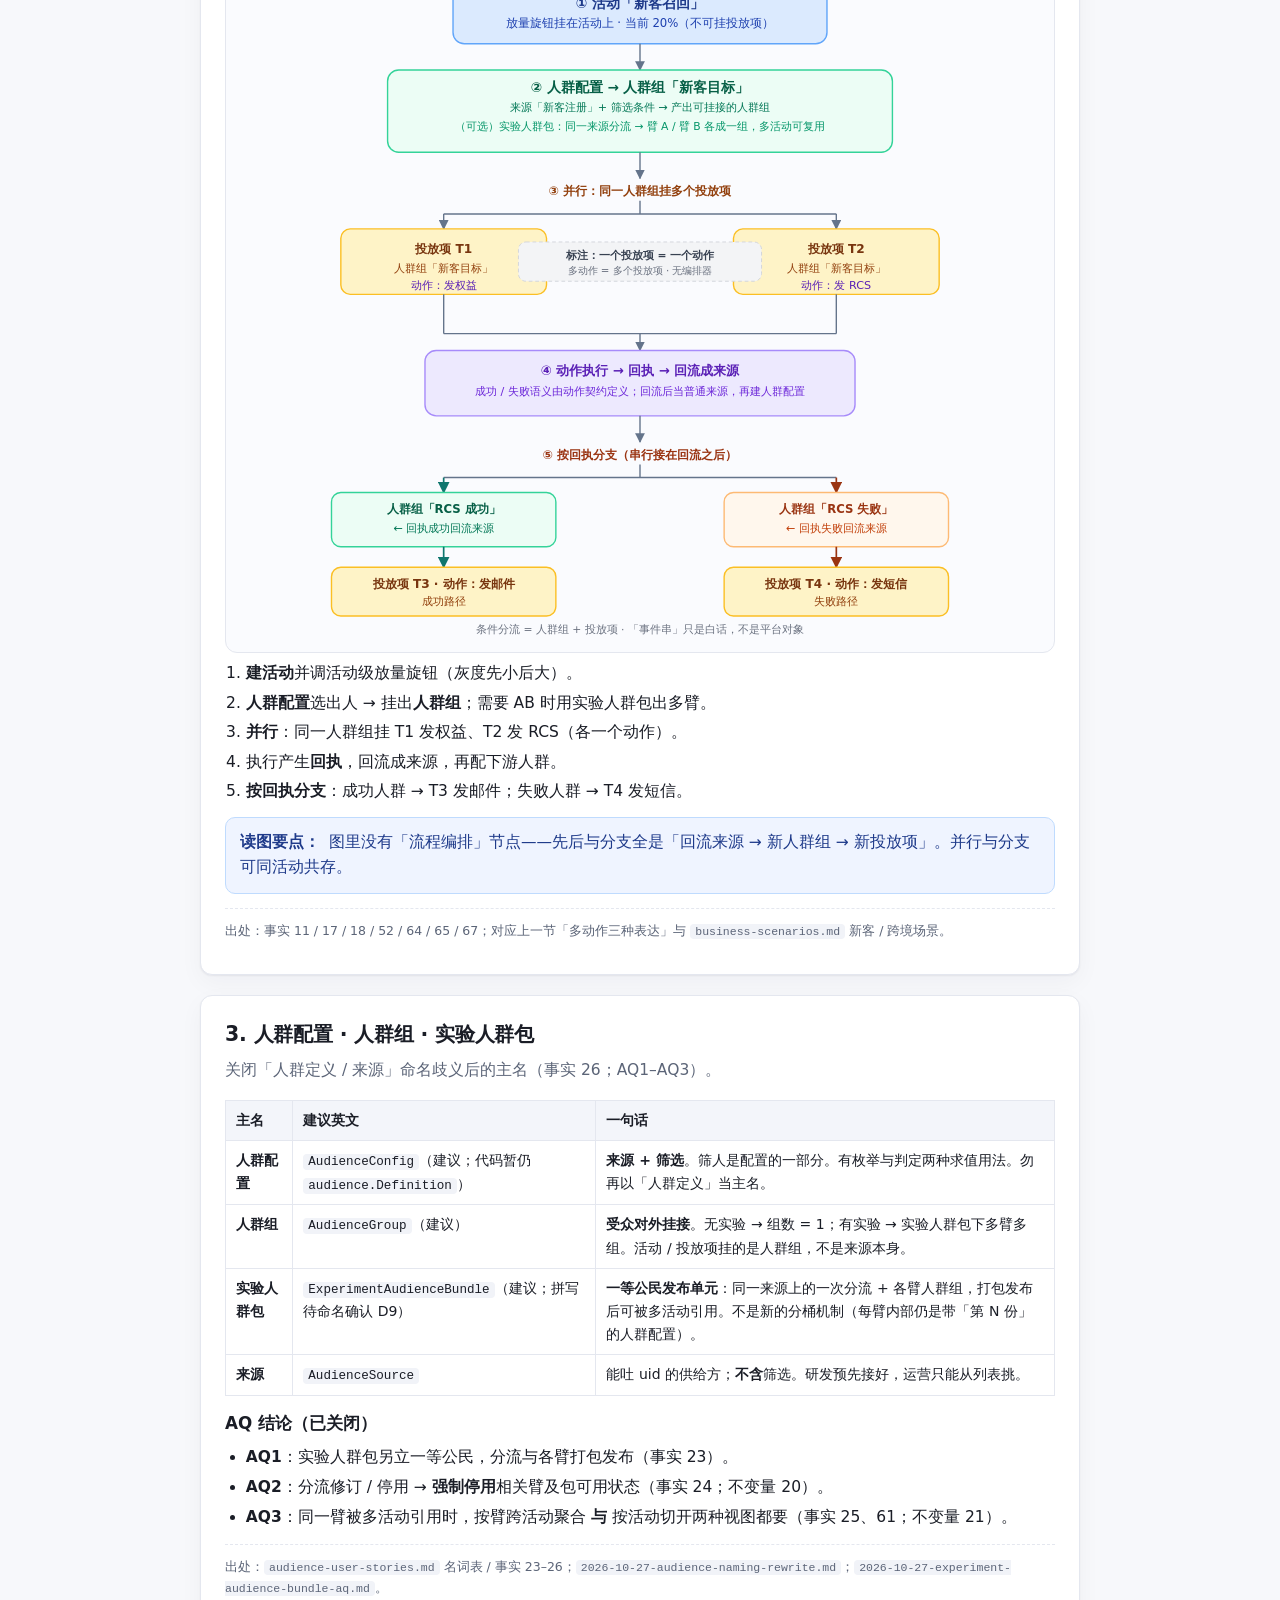
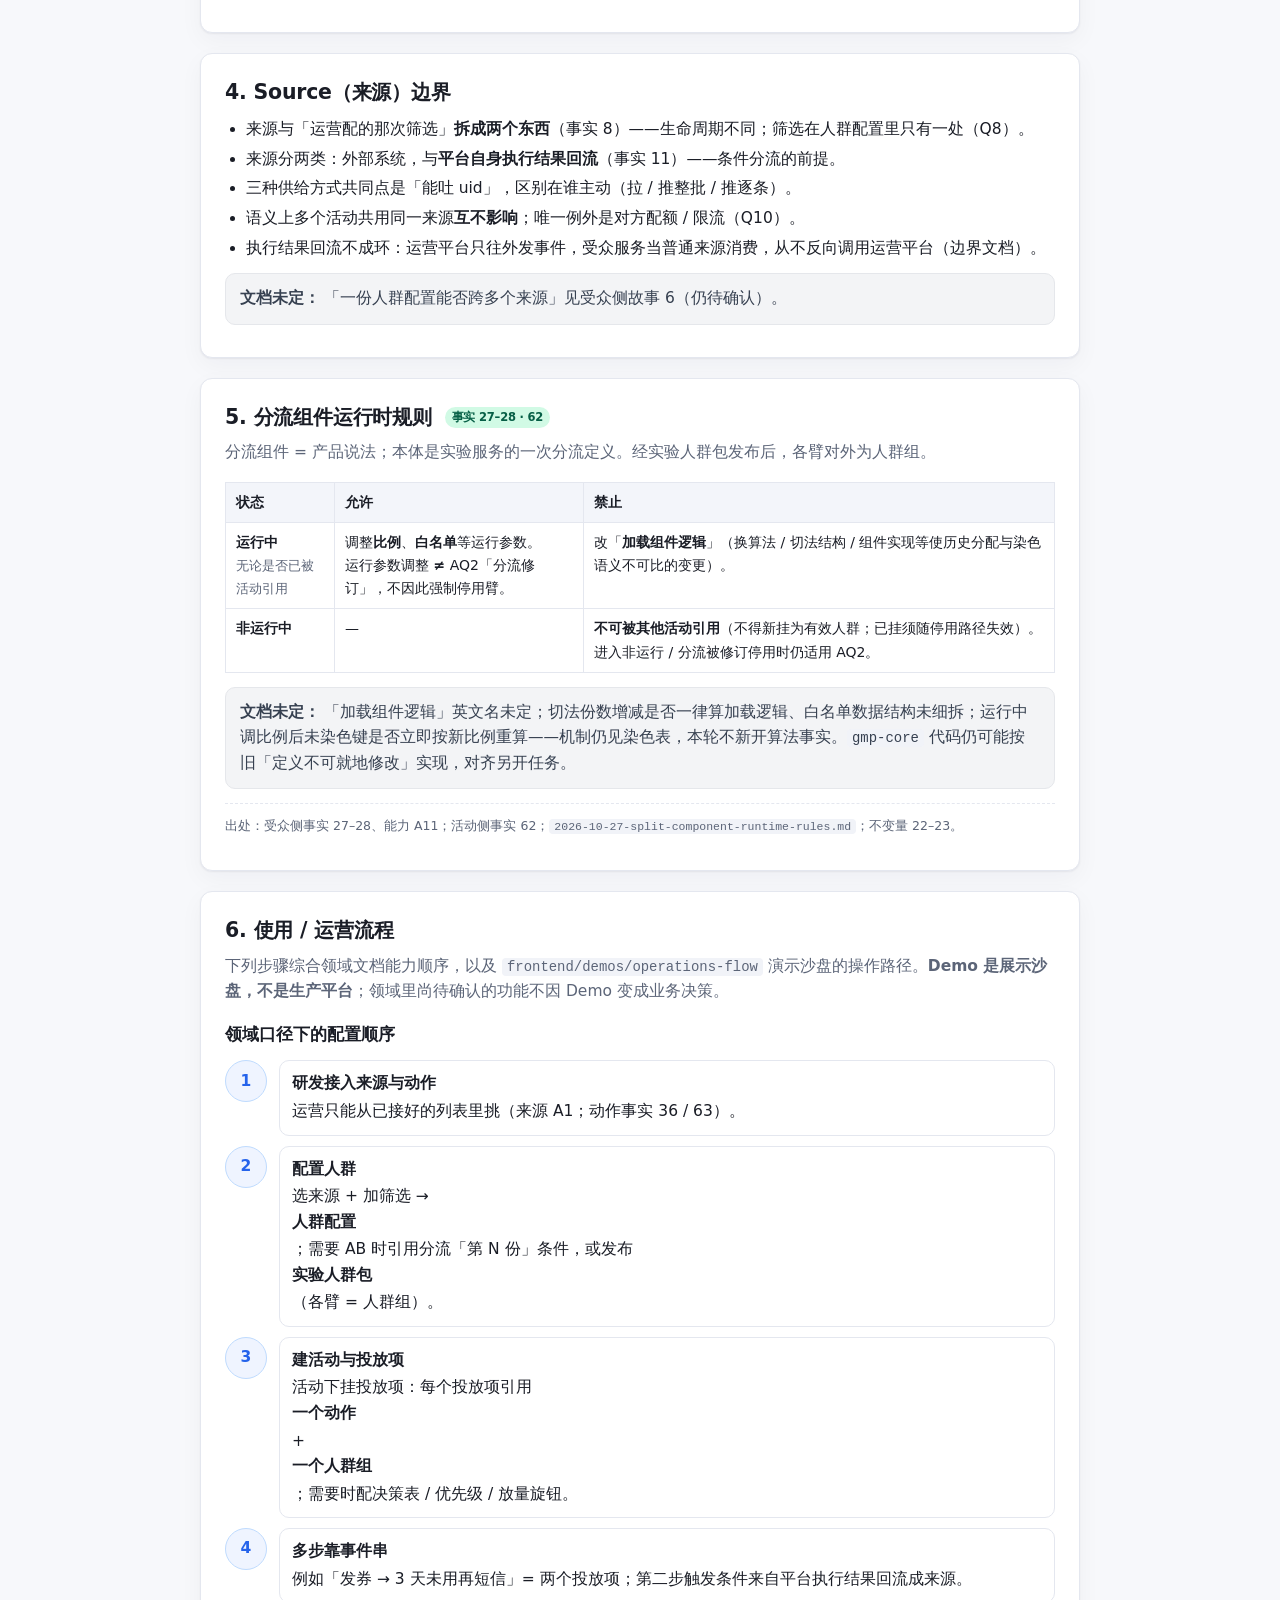
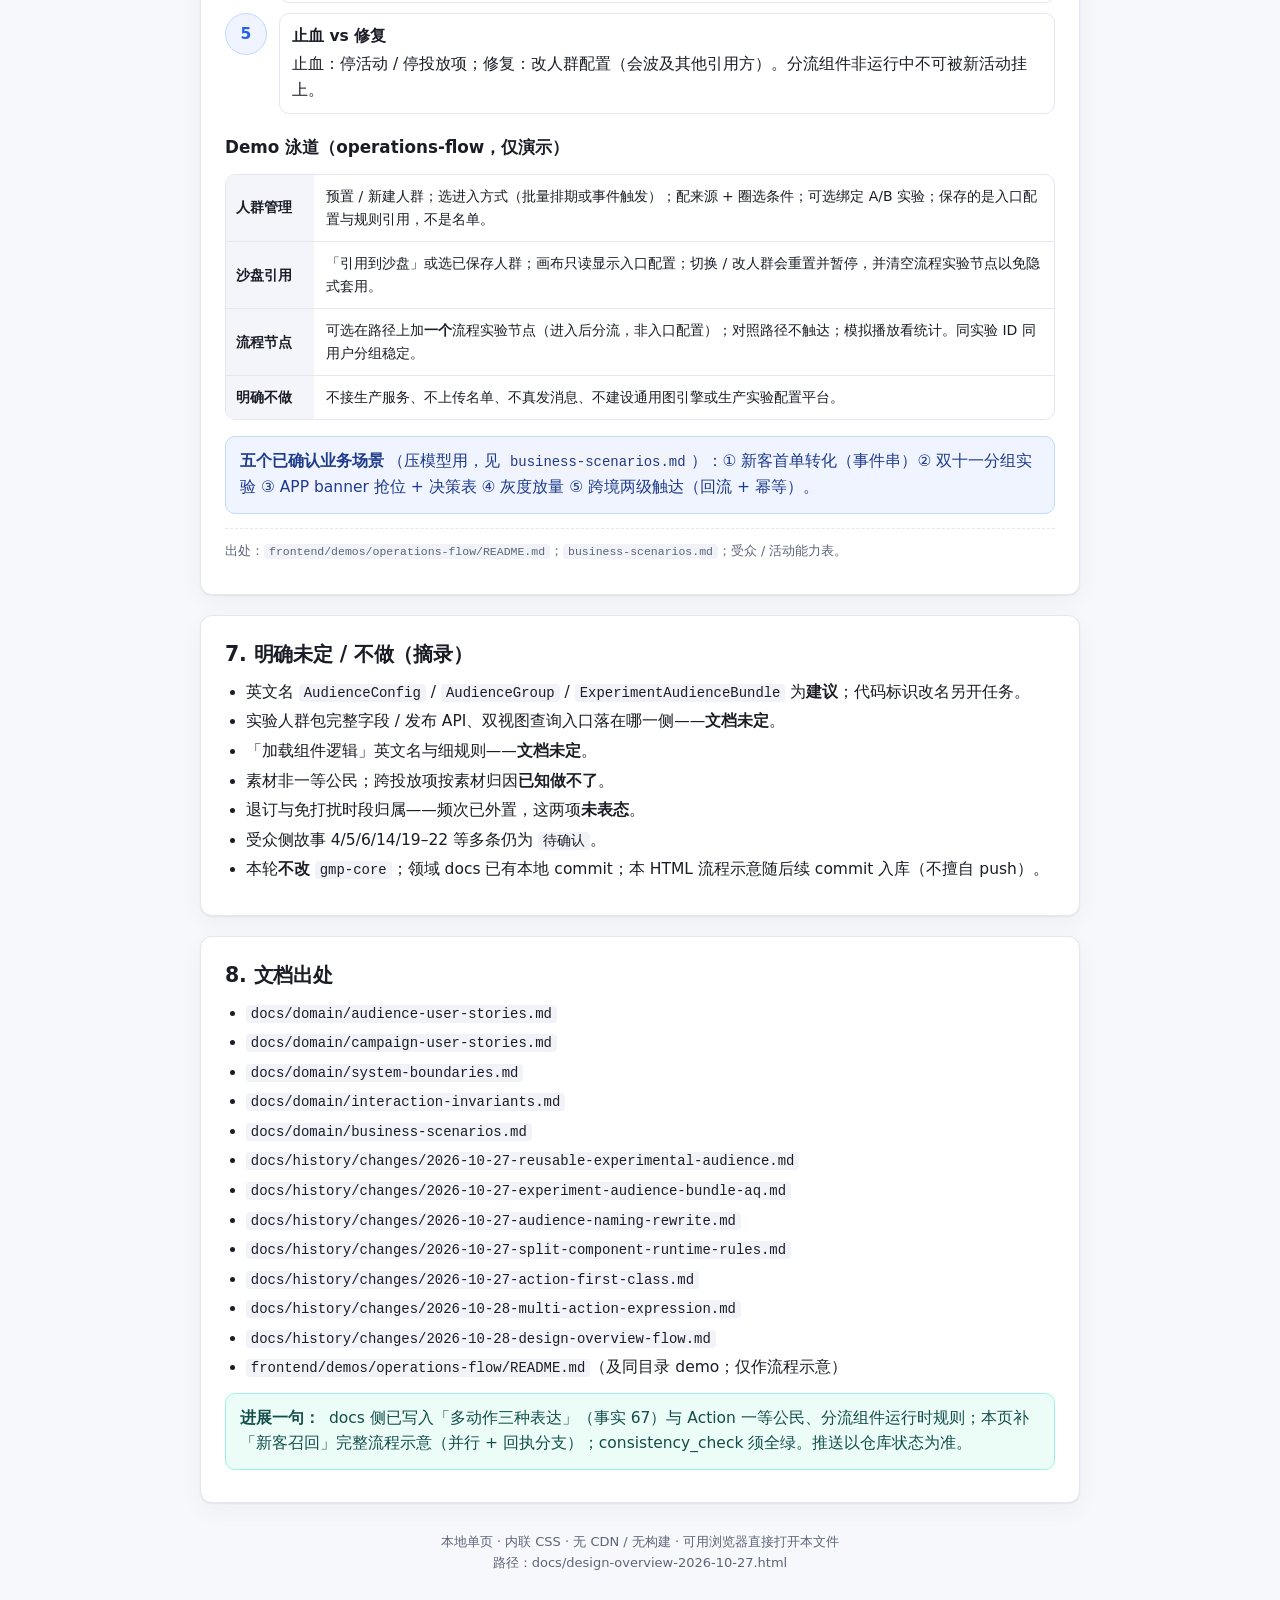
==== commit 86a7d48d: "docs(design): 设计概览 HTML 补完整流程示意 在多动作三种表达后增加「新客召回」内联 SVG：活动放量、人群组、并行投放、回执回流与按结果分支；标注一投放项一动作、无编排器。" ====
--- a/docs/design-overview-2026-10-27.html
+++ b/docs/design-overview-2026-10-27.html
@@ -262,6 +262,52 @@
   }
   .tag.pending { background: var(--pending-bg); color: #4b5563; }
   .tag.ok { background: #d1fae5; color: #065f46; }
+
+  /* 完整流程示意 */
+  .flow-demo {
+    margin: 14px 0 8px;
+    border: 1px solid var(--line);
+    border-radius: 12px;
+    background: #fafbfe;
+    padding: 14px 12px 10px;
+    overflow-x: auto;
+  }
+  .flow-demo svg {
+    display: block;
+    margin: 0 auto;
+    max-width: 100%;
+    height: auto;
+  }
+  .flow-legend {
+    display: flex;
+    flex-wrap: wrap;
+    gap: 8px 14px;
+    margin: 10px 0 4px;
+    font-size: 12.5px;
+    color: var(--muted);
+  }
+  .flow-legend span {
+    display: inline-flex;
+    align-items: center;
+    gap: 6px;
+  }
+  .flow-legend i {
+    display: inline-block;
+    width: 12px;
+    height: 12px;
+    border-radius: 3px;
+    border: 1px solid transparent;
+  }
+  .flow-legend .lg-camp { background: #dbeafe; border-color: #93c5fd; }
+  .flow-legend .lg-aud { background: #ecfdf5; border-color: #6ee7b7; }
+  .flow-legend .lg-treat { background: #fef3c7; border-color: #fcd34d; }
+  .flow-legend .lg-act { background: #ede9fe; border-color: #c4b5fd; }
+  .flow-legend .lg-note { background: #f3f4f6; border-color: #d1d5db; }
+  .flow-caption {
+    font-size: 13px;
+    color: var(--muted);
+    margin: 8px 0 0;
+  }
 </style>
 </head>
 <body>
@@ -272,7 +318,7 @@
   <p>基于仓库 <code style="background:rgba(255,255,255,.2);color:#fff;padding:1px 6px;border-radius:4px;">docs/domain</code> 与 2026-10-27 决策记录整理的可读单页。只收录已确认事实与已写约定；未拍板处标明「文档未定 / 待后续」。</p>
   <div class="meta">
     <span class="chip">日期 2026-10-27</span>
-    <span class="chip">来源：领域 docs（未 commit / 未 push）</span>
+    <span class="chip">来源：领域 docs · 本页含完整流程示意</span>
     <span class="chip">无外链依赖 · file:// 可开</span>
   </div>
 </header>
@@ -283,6 +329,7 @@
     <li><a href="#action">Action 一等公民</a></li>
     <li><a href="#model">业务模型与分层</a></li>
     <li><a href="#multi-action">多动作三种表达</a></li>
+    <li><a href="#full-flow">完整流程示意（新客召回）</a></li>
     <li><a href="#audience-names">人群配置 / 人群组 / 实验人群包</a></li>
     <li><a href="#source">Source（来源）边界</a></li>
     <li><a href="#split-runtime">分流组件运行时规则</a></li>
@@ -421,6 +468,137 @@
   </div>
 
   <p class="src">出处：<code>campaign-user-stories.md</code>「多动作的三种表达」；事实 67；<code>docs/history/changes/2026-10-28-multi-action-expression.md</code>。</p>
+</section>
+
+
+<!-- ========== Full flow demo ========== -->
+<section class="block" id="full-flow">
+  <h2>完整流程示意 · 新客召回</h2>
+  <p class="lede">把「活动 → 人群 → 并行投放 → 回执回流 → 按结果分支」串成一条可读故事。图中每一个投放项仍只挂<strong>一个动作</strong>；先后与分支靠回流来源接上，<strong>没有编排器</strong>。</p>
+
+  <div class="flow-legend" aria-hidden="true">
+    <span><i class="lg-camp"></i>活动 / 放量</span>
+    <span><i class="lg-aud"></i>人群配置 / 人群组</span>
+    <span><i class="lg-treat"></i>投放项</span>
+    <span><i class="lg-act"></i>动作 / 回执</span>
+    <span><i class="lg-note"></i>约束标注</span>
+  </div>
+
+  <div class="flow-demo" role="img" aria-label="新客召回完整流程：活动与放量、人群组、并行投放项、回执回流、按成功失败分支">
+    <svg xmlns="http://www.w3.org/2000/svg" viewBox="0 0 860 720" width="860" height="720" font-family="Segoe UI, PingFang SC, Microsoft YaHei, system-ui, sans-serif">
+      <defs>
+        <marker id="arrow" viewBox="0 0 10 10" refX="9" refY="5" markerWidth="7" markerHeight="7" orient="auto-start-reverse">
+          <path d="M 0 0 L 10 5 L 0 10 z" fill="#64748b"/>
+        </marker>
+        <marker id="arrow-ok" viewBox="0 0 10 10" refX="9" refY="5" markerWidth="7" markerHeight="7" orient="auto-start-reverse">
+          <path d="M 0 0 L 10 5 L 0 10 z" fill="#0f766e"/>
+        </marker>
+        <marker id="arrow-fail" viewBox="0 0 10 10" refX="9" refY="5" markerWidth="7" markerHeight="7" orient="auto-start-reverse">
+          <path d="M 0 0 L 10 5 L 0 10 z" fill="#9a3412"/>
+        </marker>
+      </defs>
+
+      <!-- Stage 1: Campaign -->
+      <rect x="230" y="16" width="400" height="64" rx="12" fill="#dbeafe" stroke="#60a5fa" stroke-width="1.5"/>
+      <text x="430" y="42" text-anchor="middle" font-size="15" font-weight="700" fill="#1e3a8a">① 活动「新客召回」</text>
+      <text x="430" y="62" text-anchor="middle" font-size="12.5" fill="#1e40af">放量旋钮挂在活动上 · 当前 20%（不可挂投放项）</text>
+
+      <line x1="430" y1="80" x2="430" y2="108" stroke="#64748b" stroke-width="1.5" marker-end="url(#arrow)"/>
+
+      <!-- Stage 2: Audience -->
+      <rect x="160" y="108" width="540" height="88" rx="12" fill="#ecfdf5" stroke="#34d399" stroke-width="1.5"/>
+      <text x="430" y="132" text-anchor="middle" font-size="14.5" font-weight="700" fill="#065f46">② 人群配置 → 人群组「新客目标」</text>
+      <text x="430" y="152" text-anchor="middle" font-size="12" fill="#047857">来源「新客注册」+ 筛选条件 → 产出可挂接的人群组</text>
+      <text x="430" y="172" text-anchor="middle" font-size="11.5" fill="#059669">（可选）实验人群包：同一来源分流 → 臂 A / 臂 B 各成一组，多活动可复用</text>
+
+      <line x1="430" y1="196" x2="430" y2="224" stroke="#64748b" stroke-width="1.5" marker-end="url(#arrow)"/>
+
+      <!-- Stage 3: Parallel treatments -->
+      <text x="430" y="242" text-anchor="middle" font-size="13" font-weight="700" fill="#92400e">③ 并行：同一人群组挂多个投放项</text>
+
+      <!-- fork lines -->
+      <line x1="430" y1="248" x2="430" y2="262" stroke="#64748b" stroke-width="1.5"/>
+      <line x1="220" y1="262" x2="640" y2="262" stroke="#64748b" stroke-width="1.5"/>
+      <line x1="220" y1="262" x2="220" y2="278" stroke="#64748b" stroke-width="1.5" marker-end="url(#arrow)"/>
+      <line x1="640" y1="262" x2="640" y2="278" stroke="#64748b" stroke-width="1.5" marker-end="url(#arrow)"/>
+
+      <!-- T1 -->
+      <rect x="110" y="278" width="220" height="70" rx="10" fill="#fef3c7" stroke="#fbbf24" stroke-width="1.5"/>
+      <text x="220" y="304" text-anchor="middle" font-size="13" font-weight="700" fill="#78350f">投放项 T1</text>
+      <text x="220" y="324" text-anchor="middle" font-size="12" fill="#92400e">人群组「新客目标」</text>
+      <text x="220" y="342" text-anchor="middle" font-size="12" fill="#5b21b6">动作：发权益</text>
+
+      <!-- T2 -->
+      <rect x="530" y="278" width="220" height="70" rx="10" fill="#fef3c7" stroke="#fbbf24" stroke-width="1.5"/>
+      <text x="640" y="304" text-anchor="middle" font-size="13" font-weight="700" fill="#78350f">投放项 T2</text>
+      <text x="640" y="324" text-anchor="middle" font-size="12" fill="#92400e">人群组「新客目标」</text>
+      <text x="640" y="342" text-anchor="middle" font-size="12" fill="#5b21b6">动作：发 RCS</text>
+
+      <!-- annotation one treatment one action -->
+      <rect x="300" y="292" width="260" height="42" rx="8" fill="#f3f4f6" stroke="#d1d5db" stroke-width="1" stroke-dasharray="4 3"/>
+      <text x="430" y="310" text-anchor="middle" font-size="11.5" font-weight="600" fill="#374151">标注：一个投放项 = 一个动作</text>
+      <text x="430" y="326" text-anchor="middle" font-size="11" fill="#6b7280">多动作 = 多个投放项 · 无编排器</text>
+
+      <!-- arrows down from T1/T2 to execution -->
+      <line x1="220" y1="348" x2="220" y2="390" stroke="#64748b" stroke-width="1.5"/>
+      <line x1="640" y1="348" x2="640" y2="390" stroke="#64748b" stroke-width="1.5"/>
+      <line x1="220" y1="390" x2="640" y2="390" stroke="#64748b" stroke-width="1.5"/>
+      <line x1="430" y1="390" x2="430" y2="408" stroke="#64748b" stroke-width="1.5" marker-end="url(#arrow)"/>
+
+      <!-- Stage 4: Receipt / reflux -->
+      <rect x="200" y="408" width="460" height="70" rx="12" fill="#ede9fe" stroke="#a78bfa" stroke-width="1.5"/>
+      <text x="430" y="434" text-anchor="middle" font-size="14" font-weight="700" fill="#5b21b6">④ 动作执行 → 回执 → 回流成来源</text>
+      <text x="430" y="456" text-anchor="middle" font-size="12" fill="#6d28d9">成功 / 失败语义由动作契约定义；回流后当普通来源，再建人群配置</text>
+
+      <line x1="430" y1="478" x2="430" y2="506" stroke="#64748b" stroke-width="1.5" marker-end="url(#arrow)"/>
+
+      <!-- Stage 5: Branch -->
+      <text x="430" y="524" text-anchor="middle" font-size="13" font-weight="700" fill="#9a3412">⑤ 按回执分支（串行接在回流之后）</text>
+
+      <line x1="430" y1="530" x2="430" y2="544" stroke="#64748b" stroke-width="1.5"/>
+      <line x1="220" y1="544" x2="640" y2="544" stroke="#64748b" stroke-width="1.5"/>
+
+      <!-- success path -->
+      <line x1="220" y1="544" x2="220" y2="560" stroke="#0f766e" stroke-width="1.8" marker-end="url(#arrow-ok)"/>
+      <rect x="100" y="560" width="240" height="58" rx="10" fill="#ecfdf5" stroke="#34d399" stroke-width="1.5"/>
+      <text x="220" y="582" text-anchor="middle" font-size="12.5" font-weight="700" fill="#065f46">人群组「RCS 成功」</text>
+      <text x="220" y="602" text-anchor="middle" font-size="12" fill="#047857">← 回执成功回流来源</text>
+
+      <line x1="220" y1="618" x2="220" y2="640" stroke="#0f766e" stroke-width="1.8" marker-end="url(#arrow-ok)"/>
+      <rect x="100" y="640" width="240" height="52" rx="10" fill="#fef3c7" stroke="#fbbf24" stroke-width="1.5"/>
+      <text x="220" y="662" text-anchor="middle" font-size="13" font-weight="700" fill="#78350f">投放项 T3 · 动作：发邮件</text>
+      <text x="220" y="680" text-anchor="middle" font-size="11.5" fill="#92400e">成功路径</text>
+
+      <!-- fail path -->
+      <line x1="640" y1="544" x2="640" y2="560" stroke="#9a3412" stroke-width="1.8" marker-end="url(#arrow-fail)"/>
+      <rect x="520" y="560" width="240" height="58" rx="10" fill="#fff7ed" stroke="#fdba74" stroke-width="1.5"/>
+      <text x="640" y="582" text-anchor="middle" font-size="12.5" font-weight="700" fill="#9a3412">人群组「RCS 失败」</text>
+      <text x="640" y="602" text-anchor="middle" font-size="12" fill="#c2410c">← 回执失败回流来源</text>
+
+      <line x1="640" y1="618" x2="640" y2="640" stroke="#9a3412" stroke-width="1.8" marker-end="url(#arrow-fail)"/>
+      <rect x="520" y="640" width="240" height="52" rx="10" fill="#fef3c7" stroke="#fbbf24" stroke-width="1.5"/>
+      <text x="640" y="662" text-anchor="middle" font-size="13" font-weight="700" fill="#78350f">投放项 T4 · 动作：发短信</text>
+      <text x="640" y="680" text-anchor="middle" font-size="11.5" fill="#92400e">失败路径</text>
+
+      <!-- bottom note -->
+      <text x="430" y="710" text-anchor="middle" font-size="11.5" fill="#6b7280">条件分流 = 人群组 + 投放项 · 「事件串」只是白话，不是平台对象</text>
+    </svg>
+  </div>
+
+  <ol class="compact">
+    <li><strong>建活动</strong>并调活动级放量旋钮（灰度先小后大）。</li>
+    <li><strong>人群配置</strong>选出人 → 挂出<strong>人群组</strong>；需要 AB 时用实验人群包出多臂。</li>
+    <li><strong>并行</strong>：同一人群组挂 T1 发权益、T2 发 RCS（各一个动作）。</li>
+    <li>执行产生<strong>回执</strong>，回流成来源，再配下游人群。</li>
+    <li><strong>按回执分支</strong>：成功人群 → T3 发邮件；失败人群 → T4 发短信。</li>
+  </ol>
+
+  <div class="callout note">
+    <strong>读图要点：</strong>
+    图里没有「流程编排」节点——先后与分支全是「回流来源 → 新人群组 → 新投放项」。并行与分支可同活动共存。
+  </div>
+
+  <p class="src">出处：事实 11 / 17 / 18 / 52 / 64 / 65 / 67；对应上一节「多动作三种表达」与 <code>business-scenarios.md</code> 新客 / 跨境场景。</p>
 </section>
 
 <!-- ========== 3 Audience names ========== -->
@@ -580,7 +758,7 @@
     <li>素材非一等公民；跨投放项按素材归因<strong>已知做不了</strong>。</li>
     <li>退订与免打扰时段归属——频次已外置，这两项<strong>未表态</strong>。</li>
     <li>受众侧故事 4/5/6/14/19–22 等多条仍为 <code>待确认</code>。</li>
-    <li>本轮<strong>不改</strong> <code>gmp-core</code>；本 HTML 与同日 docs 变更<strong>未 commit / 未 push</strong>（除非用户另说）。</li>
+    <li>本轮<strong>不改</strong> <code>gmp-core</code>；领域 docs 已有本地 commit；本 HTML 流程示意随后续 commit 入库（不擅自 push）。</li>
   </ul>
 </section>
 
@@ -599,11 +777,12 @@
     <li><code>docs/history/changes/2026-10-27-split-component-runtime-rules.md</code></li>
     <li><code>docs/history/changes/2026-10-27-action-first-class.md</code></li>
     <li><code>docs/history/changes/2026-10-28-multi-action-expression.md</code></li>
+    <li><code>docs/history/changes/2026-10-28-design-overview-flow.md</code></li>
     <li><code>frontend/demos/operations-flow/README.md</code>（及同目录 demo；仅作流程示意）</li>
   </ul>
   <div class="callout ok">
     <strong>进展一句：</strong>
-    docs 侧已写入「多动作三种表达」（事实 67：并行 / 串行 / 按回执分支），并保留 Action 一等公民与分流组件运行时规则；consistency_check 本轮须全绿；工作区改动与本 HTML <strong>尚未 commit / push</strong>。
+    docs 侧已写入「多动作三种表达」（事实 67）与 Action 一等公民、分流组件运行时规则；本页补「新客召回」完整流程示意（并行 + 回执分支）；consistency_check 须全绿。推送以仓库状态为准。
   </div>
 </section>
 
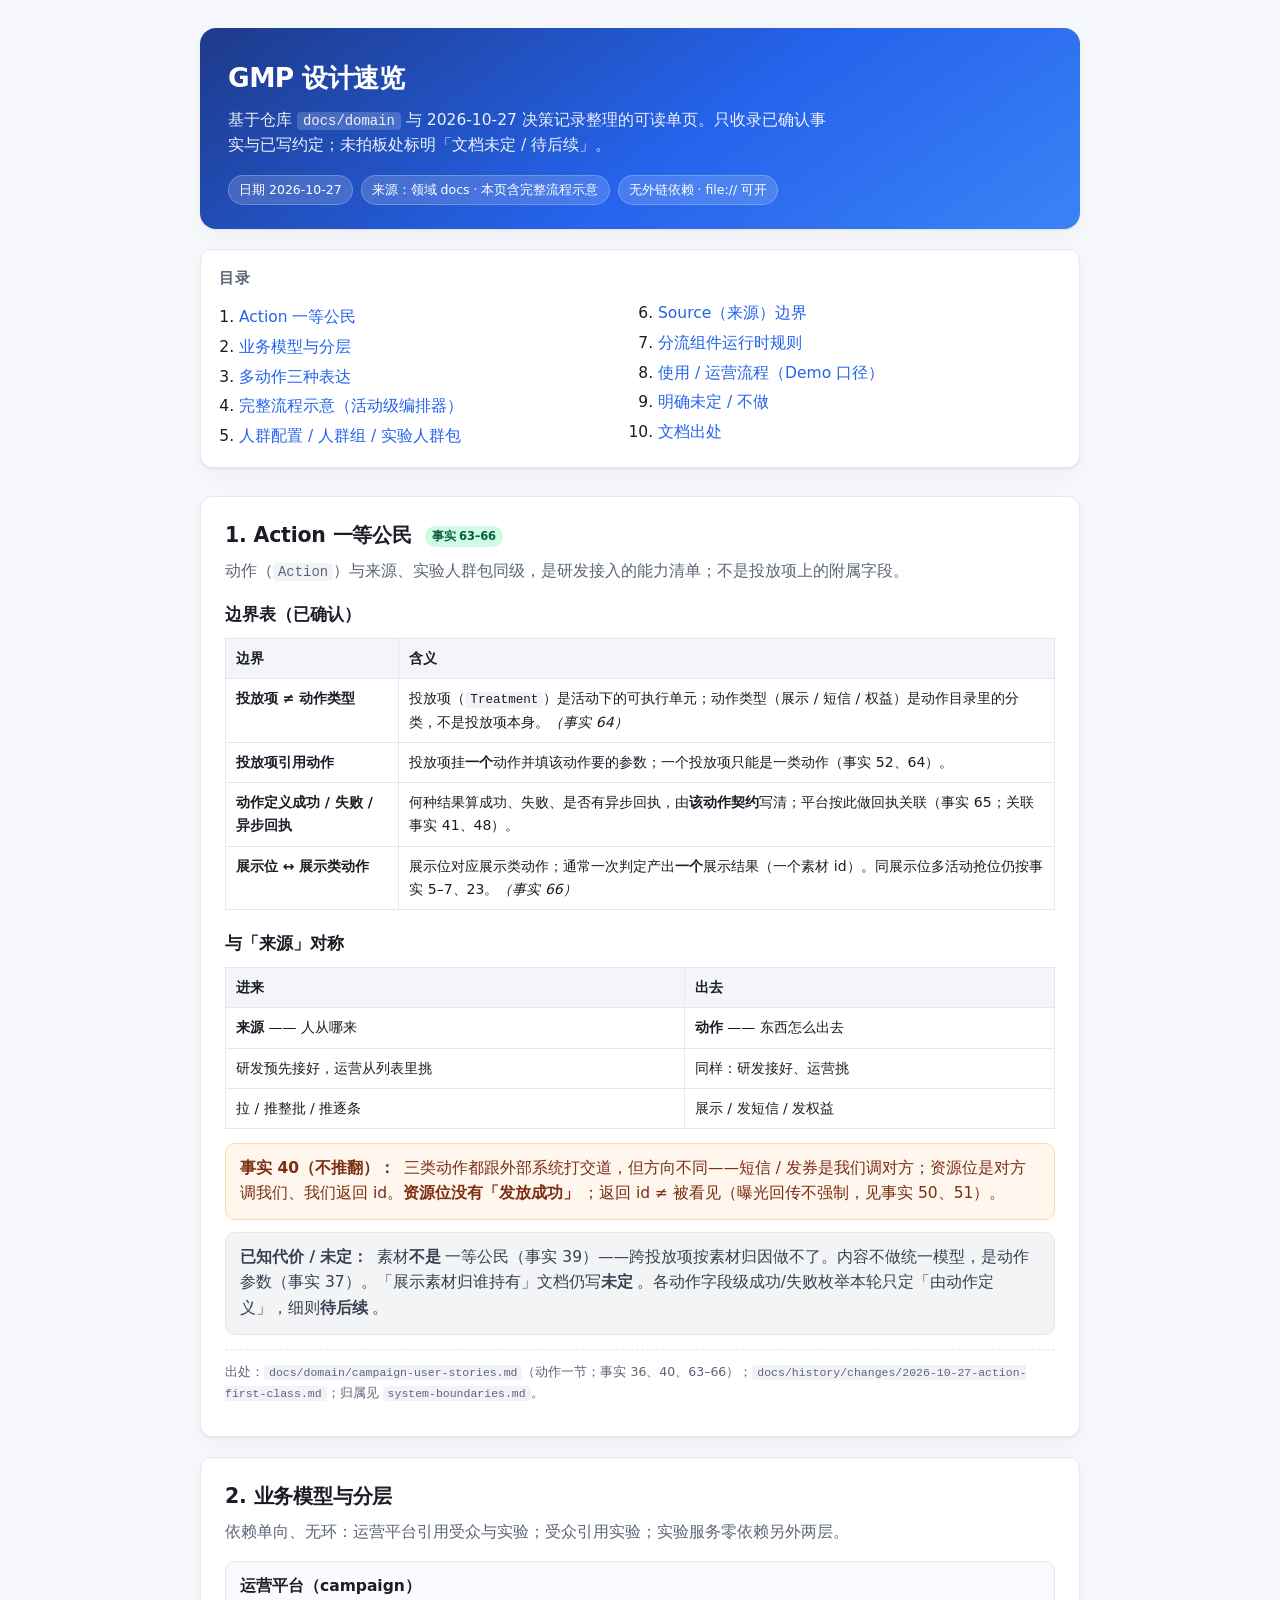
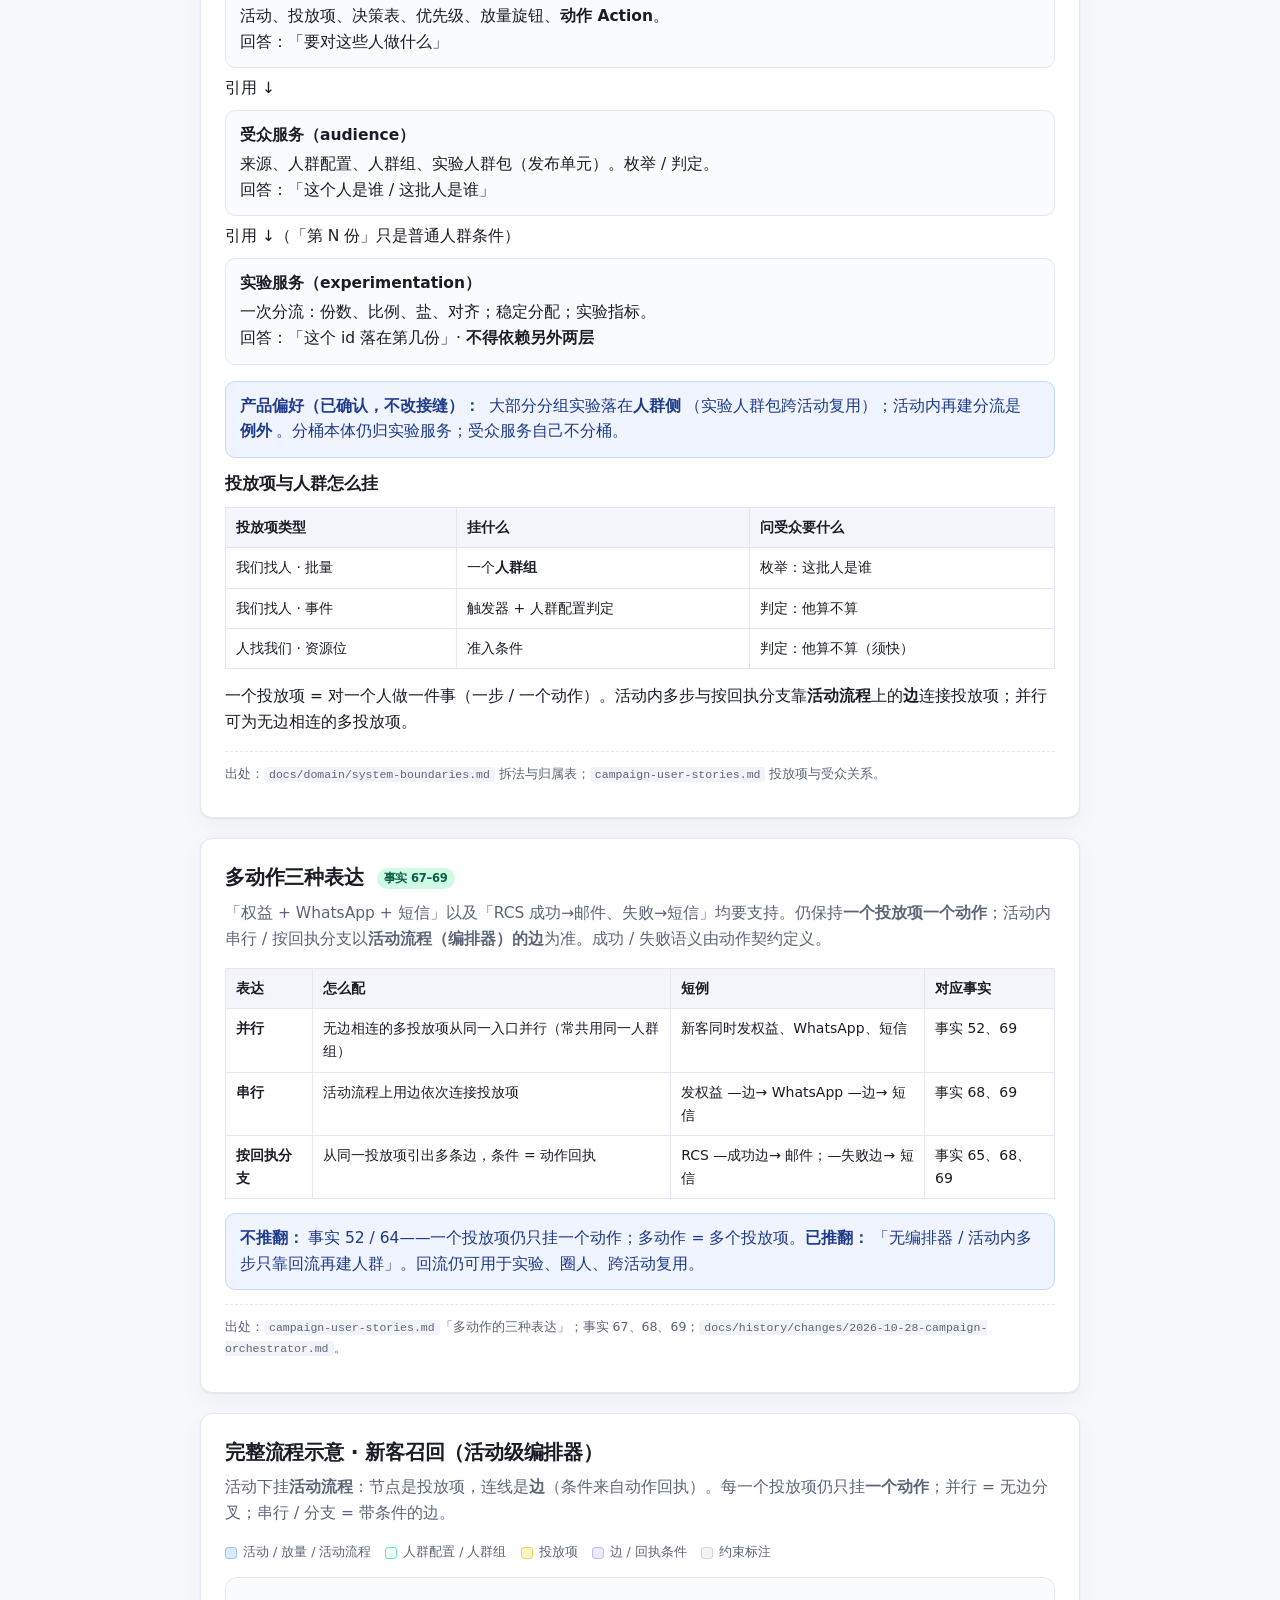
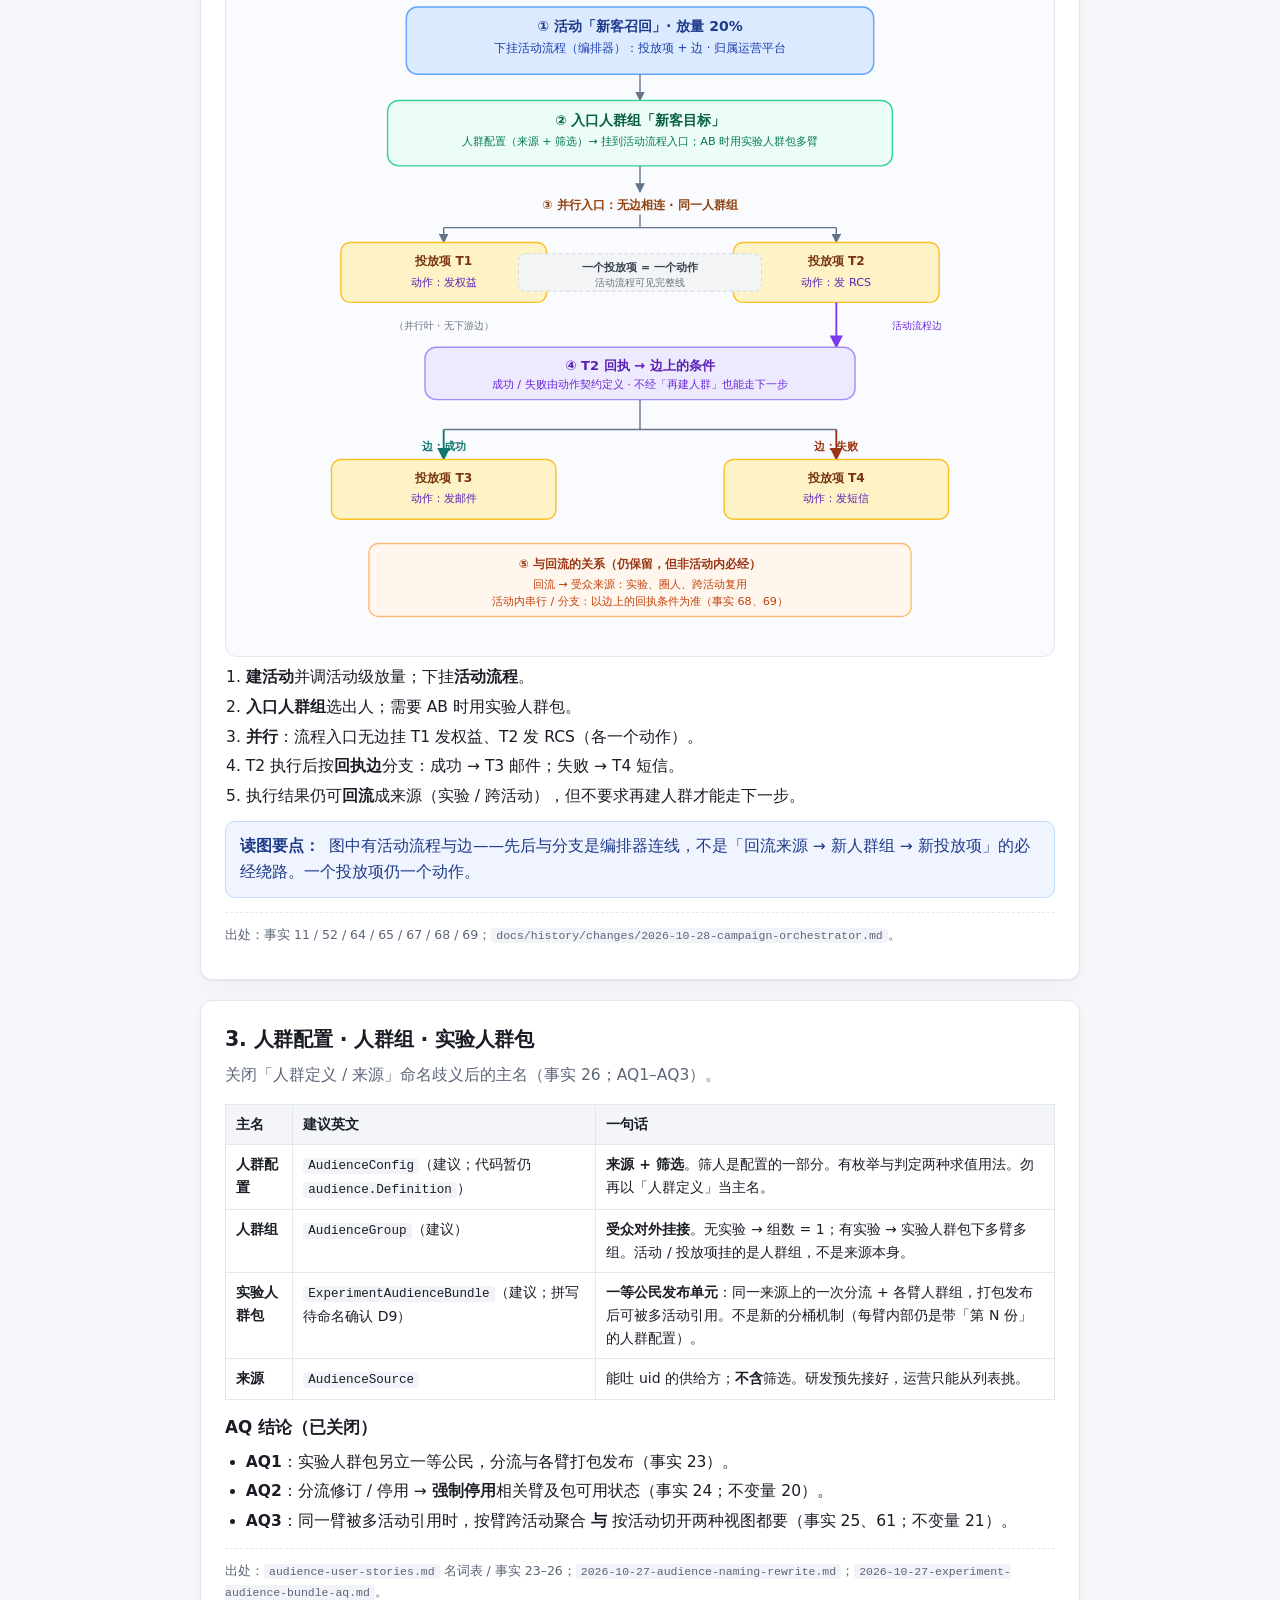
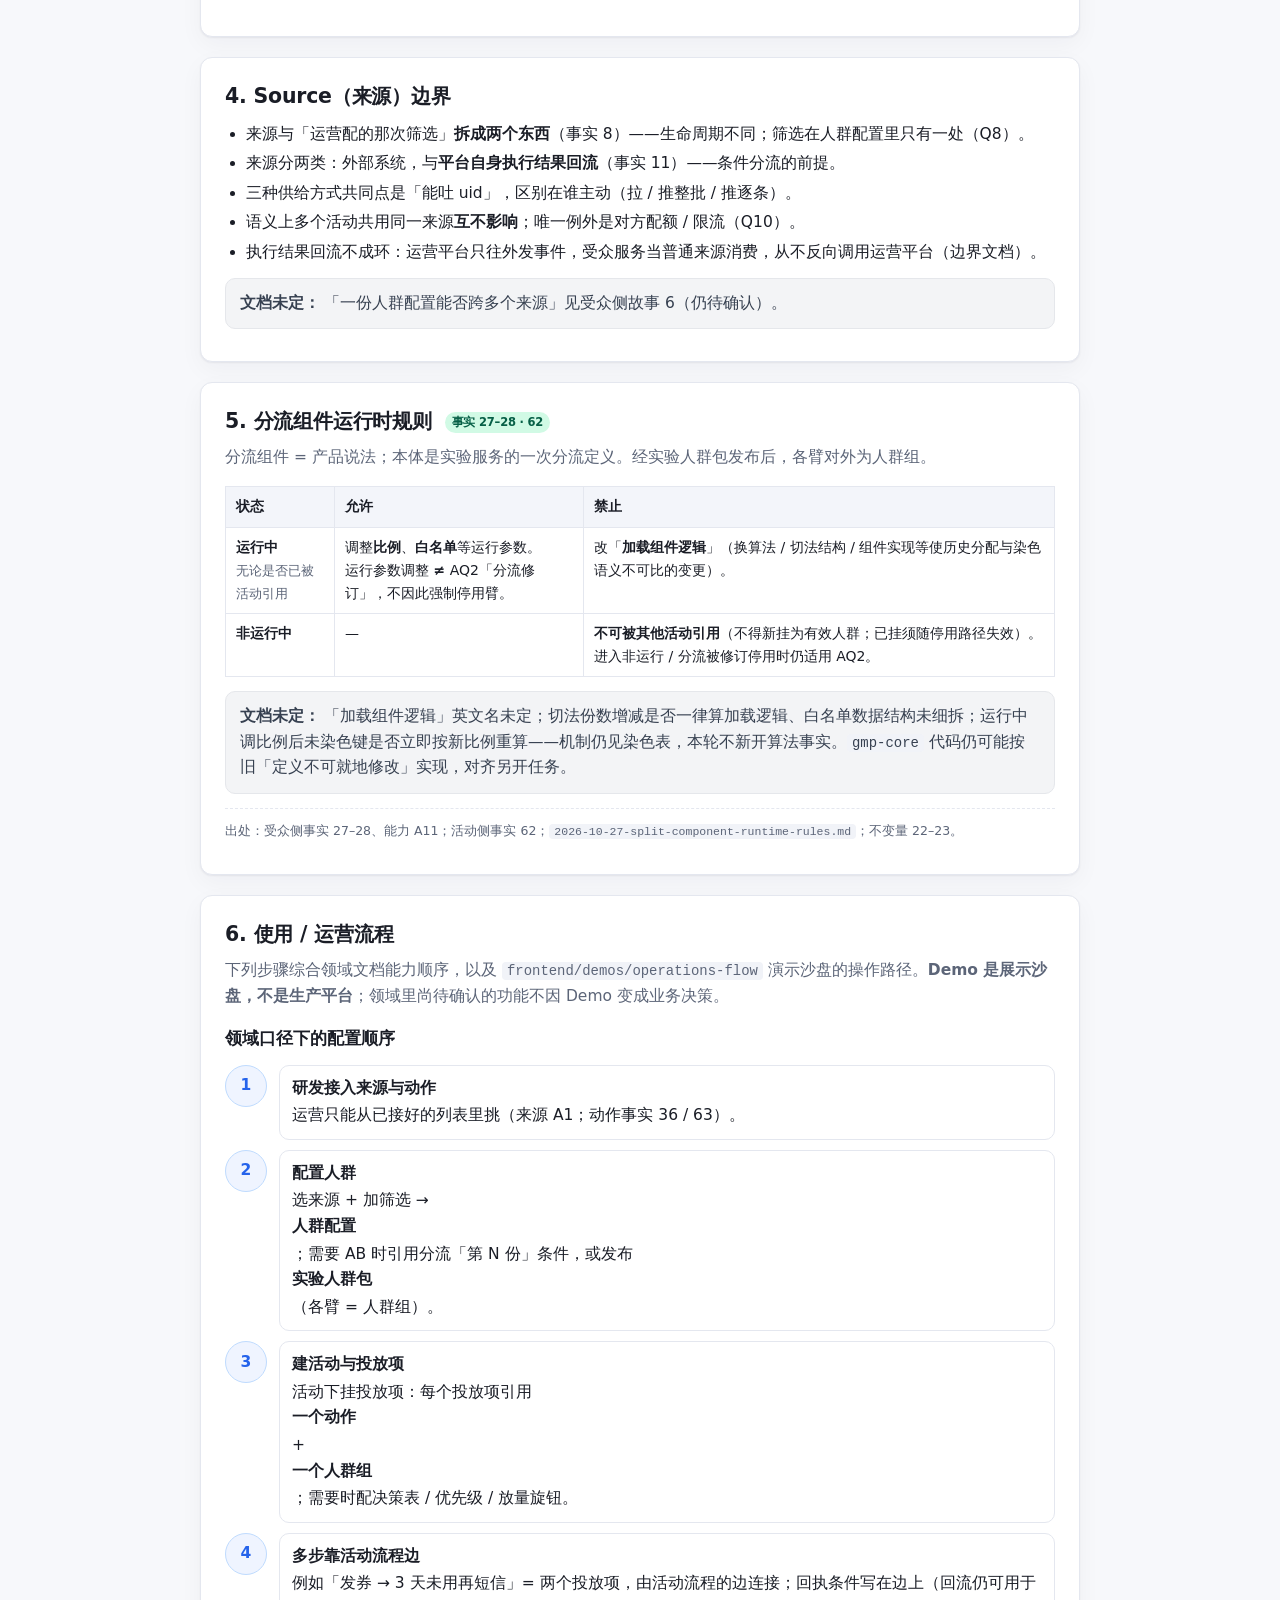
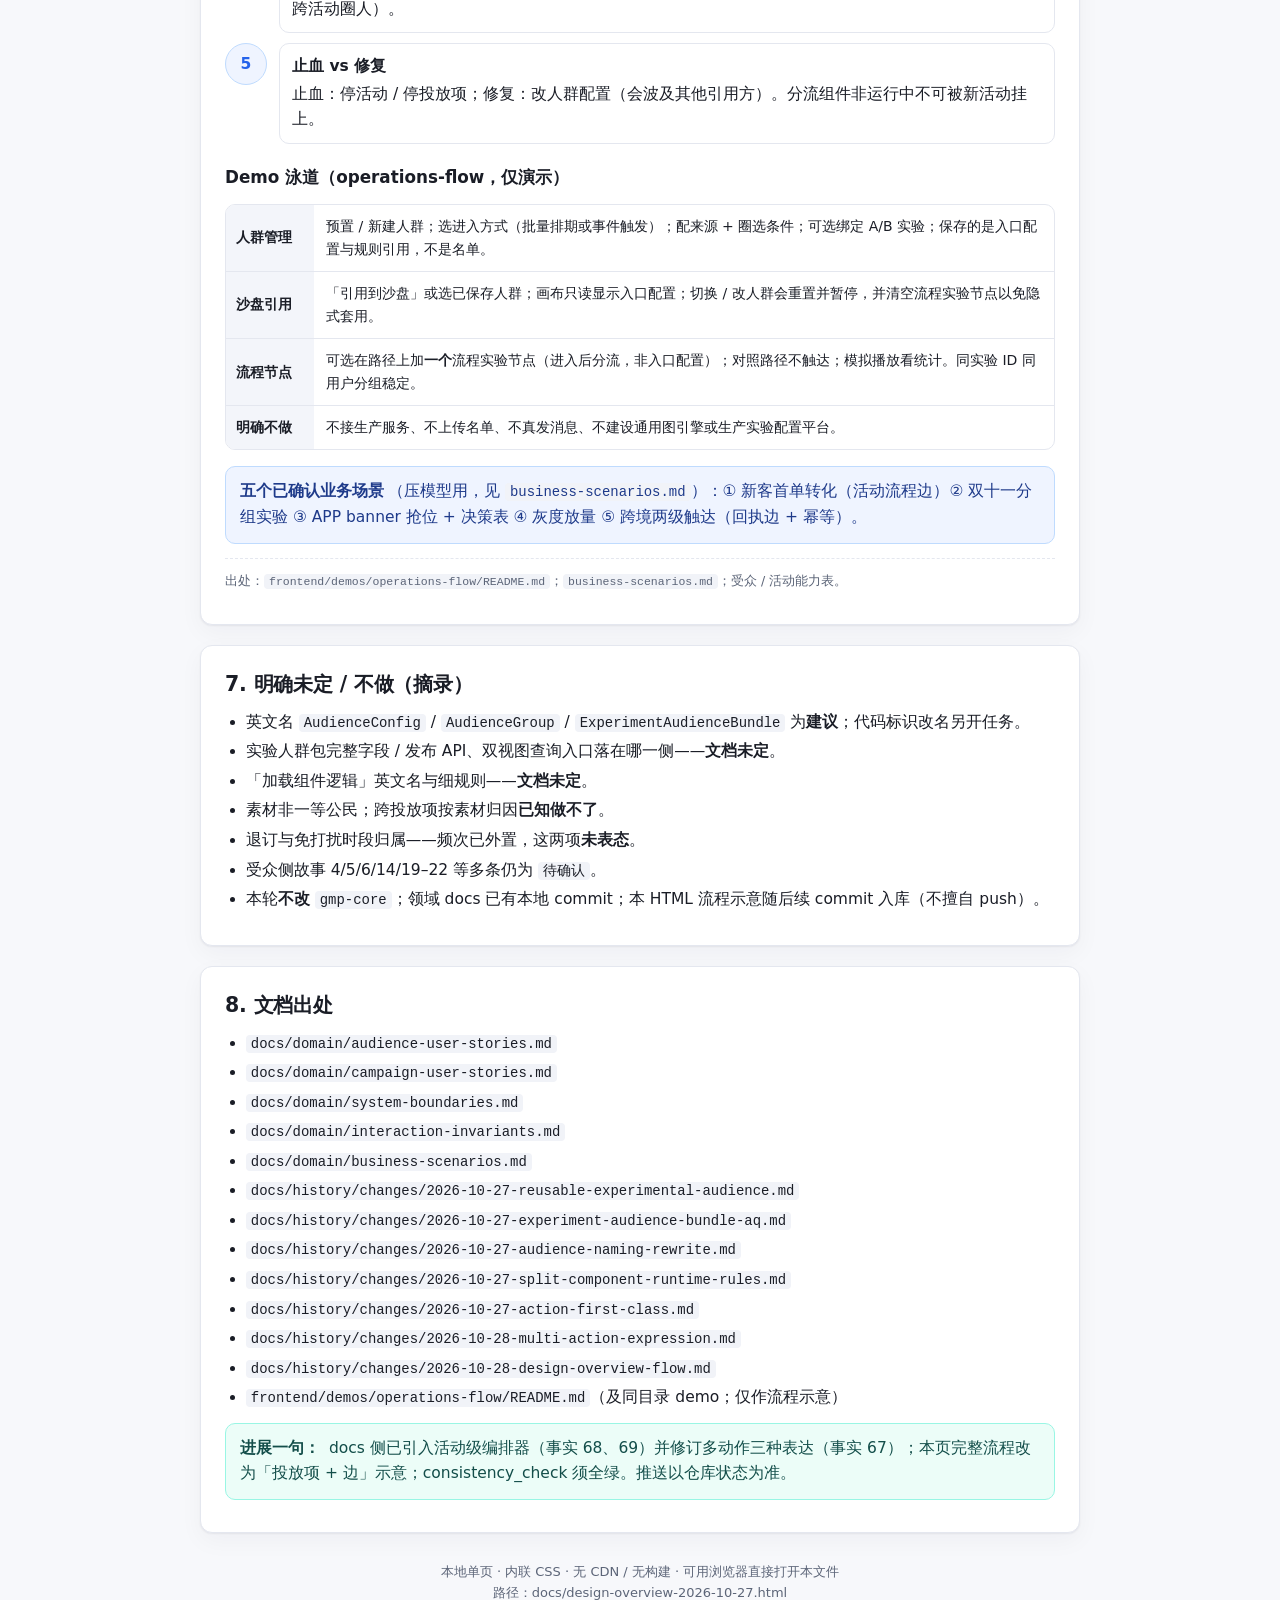
==== commit 88d34e8c: "docs(domain): 引入活动级编排器（活动流程 + 边） 推翻「无编排器 / 活动内多步只靠回流再建人群」：活动下用边连接投放项； 并行/串行/按回执分支以边为准；一个投放项仍一个动作。新增事" ====
--- a/docs/design-overview-2026-10-27.html
+++ b/docs/design-overview-2026-10-27.html
@@ -329,7 +329,7 @@
     <li><a href="#action">Action 一等公民</a></li>
     <li><a href="#model">业务模型与分层</a></li>
     <li><a href="#multi-action">多动作三种表达</a></li>
-    <li><a href="#full-flow">完整流程示意（新客召回）</a></li>
+    <li><a href="#full-flow">完整流程示意（活动级编排器）</a></li>
     <li><a href="#audience-names">人群配置 / 人群组 / 实验人群包</a></li>
     <li><a href="#source">Source（来源）边界</a></li>
     <li><a href="#split-runtime">分流组件运行时规则</a></li>
@@ -429,63 +429,63 @@
       <tr><td>人找我们 · 资源位</td><td>准入条件</td><td>判定：他算不算（须快）</td></tr>
     </tbody>
   </table>
-  <p>一个投放项 = 对一个人做一件事（一步）。多步靠<strong>事件串</strong>，投放项互不相识。——「事件串」只是白话，不是平台对象。</p>
+  <p>一个投放项 = 对一个人做一件事（一步 / 一个动作）。活动内多步与按回执分支靠<strong>活动流程</strong>上的<strong>边</strong>连接投放项；并行可为无边相连的多投放项。</p>
 
   <p class="src">出处：<code>docs/domain/system-boundaries.md</code> 拆法与归属表；<code>campaign-user-stories.md</code> 投放项与受众关系。</p>
 </section>
 
 <!-- ========== Multi-action ========== -->
 <section class="block" id="multi-action">
-  <h2>多动作三种表达 <span class="tag ok">事实 67</span></h2>
-  <p class="lede">「权益 + WhatsApp + 短信」等诉求用<strong>现有模型</strong>表达：仍保持一个投放项一个动作；不引入编排器 / 「串」对象。成功 / 失败语义由动作契约定义。</p>
+  <h2>多动作三种表达 <span class="tag ok">事实 67–69</span></h2>
+  <p class="lede">「权益 + WhatsApp + 短信」以及「RCS 成功→邮件、失败→短信」均要支持。仍保持<strong>一个投放项一个动作</strong>；活动内串行 / 按回执分支以<strong>活动流程（编排器）的边</strong>为准。成功 / 失败语义由动作契约定义。</p>
 
   <table>
     <thead><tr><th>表达</th><th>怎么配</th><th>短例</th><th>对应事实</th></tr></thead>
     <tbody>
       <tr>
         <td><strong>并行</strong></td>
-        <td>同一人群组挂多个投放项</td>
+        <td>无边相连的多投放项从同一入口并行（常共用同一人群组）</td>
         <td>新客同时发权益、WhatsApp、短信</td>
-        <td>事实 52</td>
+        <td>事实 52、69</td>
       </tr>
       <tr>
         <td><strong>串行</strong></td>
-        <td>后一步人群建在前一步执行回流来源上</td>
-        <td>发权益 →「已发权益」→ WhatsApp → 短信</td>
-        <td>事实 17、18</td>
+        <td>活动流程上用边依次连接投放项</td>
+        <td>发权益 —边→ WhatsApp —边→ 短信</td>
+        <td>事实 68、69</td>
       </tr>
       <tr>
         <td><strong>按回执分支</strong></td>
-        <td>成功 / 失败（及契约其他结果）回流后各建人群组 + 投放项</td>
-        <td>RCS 成功→邮件；失败→短信</td>
-        <td>事实 18、65</td>
+        <td>从同一投放项引出多条边，条件 = 动作回执</td>
+        <td>RCS —成功边→ 邮件；—失败边→ 短信</td>
+        <td>事实 65、68、69</td>
       </tr>
     </tbody>
   </table>
 
   <div class="callout note">
-    <strong>不推翻：</strong>事实 11 / 52 / 64——一个投放项仍只挂一个动作；多动作 = 多个投放项。条件分流仍 = 人群组 + 投放项。
-  </div>
-
-  <p class="src">出处：<code>campaign-user-stories.md</code>「多动作的三种表达」；事实 67；<code>docs/history/changes/2026-10-28-multi-action-expression.md</code>。</p>
+    <strong>不推翻：</strong>事实 52 / 64——一个投放项仍只挂一个动作；多动作 = 多个投放项。<strong>已推翻：</strong>「无编排器 / 活动内多步只靠回流再建人群」。回流仍可用于实验、圈人、跨活动复用。
+  </div>
+
+  <p class="src">出处：<code>campaign-user-stories.md</code>「多动作的三种表达」；事实 67、68、69；<code>docs/history/changes/2026-10-28-campaign-orchestrator.md</code>。</p>
 </section>
 
 
 <!-- ========== Full flow demo ========== -->
 <section class="block" id="full-flow">
-  <h2>完整流程示意 · 新客召回</h2>
-  <p class="lede">把「活动 → 人群 → 并行投放 → 回执回流 → 按结果分支」串成一条可读故事。图中每一个投放项仍只挂<strong>一个动作</strong>；先后与分支靠回流来源接上，<strong>没有编排器</strong>。</p>
+  <h2>完整流程示意 · 新客召回（活动级编排器）</h2>
+  <p class="lede">活动下挂<strong>活动流程</strong>：节点是投放项，连线是<strong>边</strong>（条件来自动作回执）。每一个投放项仍只挂<strong>一个动作</strong>；并行 = 无边分叉；串行 / 分支 = 带条件的边。</p>
 
   <div class="flow-legend" aria-hidden="true">
-    <span><i class="lg-camp"></i>活动 / 放量</span>
+    <span><i class="lg-camp"></i>活动 / 放量 / 活动流程</span>
     <span><i class="lg-aud"></i>人群配置 / 人群组</span>
     <span><i class="lg-treat"></i>投放项</span>
-    <span><i class="lg-act"></i>动作 / 回执</span>
+    <span><i class="lg-act"></i>边 / 回执条件</span>
     <span><i class="lg-note"></i>约束标注</span>
   </div>
 
-  <div class="flow-demo" role="img" aria-label="新客召回完整流程：活动与放量、人群组、并行投放项、回执回流、按成功失败分支">
-    <svg xmlns="http://www.w3.org/2000/svg" viewBox="0 0 860 720" width="860" height="720" font-family="Segoe UI, PingFang SC, Microsoft YaHei, system-ui, sans-serif">
+  <div class="flow-demo" role="img" aria-label="新客召回：活动流程用边连接投放项，并行与按回执分支">
+    <svg xmlns="http://www.w3.org/2000/svg" viewBox="0 0 860 700" width="860" height="700" font-family="Segoe UI, PingFang SC, Microsoft YaHei, system-ui, sans-serif">
       <defs>
         <marker id="arrow" viewBox="0 0 10 10" refX="9" refY="5" markerWidth="7" markerHeight="7" orient="auto-start-reverse">
           <path d="M 0 0 L 10 5 L 0 10 z" fill="#64748b"/>
@@ -496,109 +496,98 @@
         <marker id="arrow-fail" viewBox="0 0 10 10" refX="9" refY="5" markerWidth="7" markerHeight="7" orient="auto-start-reverse">
           <path d="M 0 0 L 10 5 L 0 10 z" fill="#9a3412"/>
         </marker>
+        <marker id="arrow-edge" viewBox="0 0 10 10" refX="9" refY="5" markerWidth="7" markerHeight="7" orient="auto-start-reverse">
+          <path d="M 0 0 L 10 5 L 0 10 z" fill="#7c3aed"/>
+        </marker>
       </defs>
 
-      <!-- Stage 1: Campaign -->
-      <rect x="230" y="16" width="400" height="64" rx="12" fill="#dbeafe" stroke="#60a5fa" stroke-width="1.5"/>
-      <text x="430" y="42" text-anchor="middle" font-size="15" font-weight="700" fill="#1e3a8a">① 活动「新客召回」</text>
-      <text x="430" y="62" text-anchor="middle" font-size="12.5" fill="#1e40af">放量旋钮挂在活动上 · 当前 20%（不可挂投放项）</text>
-
-      <line x1="430" y1="80" x2="430" y2="108" stroke="#64748b" stroke-width="1.5" marker-end="url(#arrow)"/>
-
-      <!-- Stage 2: Audience -->
-      <rect x="160" y="108" width="540" height="88" rx="12" fill="#ecfdf5" stroke="#34d399" stroke-width="1.5"/>
-      <text x="430" y="132" text-anchor="middle" font-size="14.5" font-weight="700" fill="#065f46">② 人群配置 → 人群组「新客目标」</text>
-      <text x="430" y="152" text-anchor="middle" font-size="12" fill="#047857">来源「新客注册」+ 筛选条件 → 产出可挂接的人群组</text>
-      <text x="430" y="172" text-anchor="middle" font-size="11.5" fill="#059669">（可选）实验人群包：同一来源分流 → 臂 A / 臂 B 各成一组，多活动可复用</text>
-
-      <line x1="430" y1="196" x2="430" y2="224" stroke="#64748b" stroke-width="1.5" marker-end="url(#arrow)"/>
-
-      <!-- Stage 3: Parallel treatments -->
-      <text x="430" y="242" text-anchor="middle" font-size="13" font-weight="700" fill="#92400e">③ 并行：同一人群组挂多个投放项</text>
-
-      <!-- fork lines -->
-      <line x1="430" y1="248" x2="430" y2="262" stroke="#64748b" stroke-width="1.5"/>
-      <line x1="220" y1="262" x2="640" y2="262" stroke="#64748b" stroke-width="1.5"/>
-      <line x1="220" y1="262" x2="220" y2="278" stroke="#64748b" stroke-width="1.5" marker-end="url(#arrow)"/>
-      <line x1="640" y1="262" x2="640" y2="278" stroke="#64748b" stroke-width="1.5" marker-end="url(#arrow)"/>
-
-      <!-- T1 -->
-      <rect x="110" y="278" width="220" height="70" rx="10" fill="#fef3c7" stroke="#fbbf24" stroke-width="1.5"/>
-      <text x="220" y="304" text-anchor="middle" font-size="13" font-weight="700" fill="#78350f">投放项 T1</text>
-      <text x="220" y="324" text-anchor="middle" font-size="12" fill="#92400e">人群组「新客目标」</text>
-      <text x="220" y="342" text-anchor="middle" font-size="12" fill="#5b21b6">动作：发权益</text>
-
-      <!-- T2 -->
-      <rect x="530" y="278" width="220" height="70" rx="10" fill="#fef3c7" stroke="#fbbf24" stroke-width="1.5"/>
-      <text x="640" y="304" text-anchor="middle" font-size="13" font-weight="700" fill="#78350f">投放项 T2</text>
-      <text x="640" y="324" text-anchor="middle" font-size="12" fill="#92400e">人群组「新客目标」</text>
-      <text x="640" y="342" text-anchor="middle" font-size="12" fill="#5b21b6">动作：发 RCS</text>
-
-      <!-- annotation one treatment one action -->
-      <rect x="300" y="292" width="260" height="42" rx="8" fill="#f3f4f6" stroke="#d1d5db" stroke-width="1" stroke-dasharray="4 3"/>
-      <text x="430" y="310" text-anchor="middle" font-size="11.5" font-weight="600" fill="#374151">标注：一个投放项 = 一个动作</text>
-      <text x="430" y="326" text-anchor="middle" font-size="11" fill="#6b7280">多动作 = 多个投放项 · 无编排器</text>
-
-      <!-- arrows down from T1/T2 to execution -->
-      <line x1="220" y1="348" x2="220" y2="390" stroke="#64748b" stroke-width="1.5"/>
-      <line x1="640" y1="348" x2="640" y2="390" stroke="#64748b" stroke-width="1.5"/>
-      <line x1="220" y1="390" x2="640" y2="390" stroke="#64748b" stroke-width="1.5"/>
-      <line x1="430" y1="390" x2="430" y2="408" stroke="#64748b" stroke-width="1.5" marker-end="url(#arrow)"/>
-
-      <!-- Stage 4: Receipt / reflux -->
-      <rect x="200" y="408" width="460" height="70" rx="12" fill="#ede9fe" stroke="#a78bfa" stroke-width="1.5"/>
-      <text x="430" y="434" text-anchor="middle" font-size="14" font-weight="700" fill="#5b21b6">④ 动作执行 → 回执 → 回流成来源</text>
-      <text x="430" y="456" text-anchor="middle" font-size="12" fill="#6d28d9">成功 / 失败语义由动作契约定义；回流后当普通来源，再建人群配置</text>
-
-      <line x1="430" y1="478" x2="430" y2="506" stroke="#64748b" stroke-width="1.5" marker-end="url(#arrow)"/>
-
-      <!-- Stage 5: Branch -->
-      <text x="430" y="524" text-anchor="middle" font-size="13" font-weight="700" fill="#9a3412">⑤ 按回执分支（串行接在回流之后）</text>
-
-      <line x1="430" y1="530" x2="430" y2="544" stroke="#64748b" stroke-width="1.5"/>
-      <line x1="220" y1="544" x2="640" y2="544" stroke="#64748b" stroke-width="1.5"/>
-
-      <!-- success path -->
-      <line x1="220" y1="544" x2="220" y2="560" stroke="#0f766e" stroke-width="1.8" marker-end="url(#arrow-ok)"/>
-      <rect x="100" y="560" width="240" height="58" rx="10" fill="#ecfdf5" stroke="#34d399" stroke-width="1.5"/>
-      <text x="220" y="582" text-anchor="middle" font-size="12.5" font-weight="700" fill="#065f46">人群组「RCS 成功」</text>
-      <text x="220" y="602" text-anchor="middle" font-size="12" fill="#047857">← 回执成功回流来源</text>
-
-      <line x1="220" y1="618" x2="220" y2="640" stroke="#0f766e" stroke-width="1.8" marker-end="url(#arrow-ok)"/>
-      <rect x="100" y="640" width="240" height="52" rx="10" fill="#fef3c7" stroke="#fbbf24" stroke-width="1.5"/>
-      <text x="220" y="662" text-anchor="middle" font-size="13" font-weight="700" fill="#78350f">投放项 T3 · 动作：发邮件</text>
-      <text x="220" y="680" text-anchor="middle" font-size="11.5" fill="#92400e">成功路径</text>
-
-      <!-- fail path -->
-      <line x1="640" y1="544" x2="640" y2="560" stroke="#9a3412" stroke-width="1.8" marker-end="url(#arrow-fail)"/>
-      <rect x="520" y="560" width="240" height="58" rx="10" fill="#fff7ed" stroke="#fdba74" stroke-width="1.5"/>
-      <text x="640" y="582" text-anchor="middle" font-size="12.5" font-weight="700" fill="#9a3412">人群组「RCS 失败」</text>
-      <text x="640" y="602" text-anchor="middle" font-size="12" fill="#c2410c">← 回执失败回流来源</text>
-
-      <line x1="640" y1="618" x2="640" y2="640" stroke="#9a3412" stroke-width="1.8" marker-end="url(#arrow-fail)"/>
-      <rect x="520" y="640" width="240" height="52" rx="10" fill="#fef3c7" stroke="#fbbf24" stroke-width="1.5"/>
-      <text x="640" y="662" text-anchor="middle" font-size="13" font-weight="700" fill="#78350f">投放项 T4 · 动作：发短信</text>
-      <text x="640" y="680" text-anchor="middle" font-size="11.5" fill="#92400e">失败路径</text>
-
-      <!-- bottom note -->
-      <text x="430" y="710" text-anchor="middle" font-size="11.5" fill="#6b7280">条件分流 = 人群组 + 投放项 · 「事件串」只是白话，不是平台对象</text>
+      <!-- Stage 1: Campaign + flow -->
+      <rect x="180" y="16" width="500" height="72" rx="12" fill="#dbeafe" stroke="#60a5fa" stroke-width="1.5"/>
+      <text x="430" y="42" text-anchor="middle" font-size="15" font-weight="700" fill="#1e3a8a">① 活动「新客召回」· 放量 20%</text>
+      <text x="430" y="64" text-anchor="middle" font-size="12.5" fill="#1e40af">下挂活动流程（编排器）：投放项 + 边 · 归属运营平台</text>
+
+      <line x1="430" y1="88" x2="430" y2="116" stroke="#64748b" stroke-width="1.5" marker-end="url(#arrow)"/>
+
+      <!-- Stage 2: Audience entry -->
+      <rect x="160" y="116" width="540" height="70" rx="12" fill="#ecfdf5" stroke="#34d399" stroke-width="1.5"/>
+      <text x="430" y="142" text-anchor="middle" font-size="14.5" font-weight="700" fill="#065f46">② 入口人群组「新客目标」</text>
+      <text x="430" y="164" text-anchor="middle" font-size="12" fill="#047857">人群配置（来源 + 筛选）→ 挂到活动流程入口；AB 时用实验人群包多臂</text>
+
+      <line x1="430" y1="186" x2="430" y2="214" stroke="#64748b" stroke-width="1.5" marker-end="url(#arrow)"/>
+
+      <!-- Stage 3: Parallel -->
+      <text x="430" y="232" text-anchor="middle" font-size="13" font-weight="700" fill="#92400e">③ 并行入口：无边相连 · 同一人群组</text>
+
+      <line x1="430" y1="238" x2="430" y2="252" stroke="#64748b" stroke-width="1.5"/>
+      <line x1="220" y1="252" x2="640" y2="252" stroke="#64748b" stroke-width="1.5"/>
+      <line x1="220" y1="252" x2="220" y2="268" stroke="#64748b" stroke-width="1.5" marker-end="url(#arrow)"/>
+      <line x1="640" y1="252" x2="640" y2="268" stroke="#64748b" stroke-width="1.5" marker-end="url(#arrow)"/>
+
+      <rect x="110" y="268" width="220" height="64" rx="10" fill="#fef3c7" stroke="#fbbf24" stroke-width="1.5"/>
+      <text x="220" y="292" text-anchor="middle" font-size="13" font-weight="700" fill="#78350f">投放项 T1</text>
+      <text x="220" y="314" text-anchor="middle" font-size="12" fill="#5b21b6">动作：发权益</text>
+
+      <rect x="530" y="268" width="220" height="64" rx="10" fill="#fef3c7" stroke="#fbbf24" stroke-width="1.5"/>
+      <text x="640" y="292" text-anchor="middle" font-size="13" font-weight="700" fill="#78350f">投放项 T2</text>
+      <text x="640" y="314" text-anchor="middle" font-size="12" fill="#5b21b6">动作：发 RCS</text>
+
+      <rect x="300" y="280" width="260" height="40" rx="8" fill="#f3f4f6" stroke="#d1d5db" stroke-width="1" stroke-dasharray="4 3"/>
+      <text x="430" y="298" text-anchor="middle" font-size="11.5" font-weight="600" fill="#374151">一个投放项 = 一个动作</text>
+      <text x="430" y="314" text-anchor="middle" font-size="11" fill="#6b7280">活动流程可见完整线</text>
+
+      <!-- Edge from T2 down to branch hub -->
+      <line x1="640" y1="332" x2="640" y2="380" stroke="#7c3aed" stroke-width="2" marker-end="url(#arrow-edge)"/>
+      <text x="700" y="360" font-size="11" fill="#6d28d9">活动流程边</text>
+
+      <!-- T1 ends (parallel leaf) -->
+      <text x="220" y="360" text-anchor="middle" font-size="11" fill="#6b7280">（并行叶 · 无下游边）</text>
+
+      <!-- Stage 4: receipt conditions as edges -->
+      <rect x="200" y="380" width="460" height="56" rx="12" fill="#ede9fe" stroke="#a78bfa" stroke-width="1.5"/>
+      <text x="430" y="404" text-anchor="middle" font-size="14" font-weight="700" fill="#5b21b6">④ T2 回执 → 边上的条件</text>
+      <text x="430" y="424" text-anchor="middle" font-size="12" fill="#6d28d9">成功 / 失败由动作契约定义 · 不经「再建人群」也能走下一步</text>
+
+      <line x1="430" y1="436" x2="430" y2="468" stroke="#64748b" stroke-width="1.5"/>
+      <line x1="220" y1="468" x2="640" y2="468" stroke="#64748b" stroke-width="1.5"/>
+
+      <!-- success edge -->
+      <line x1="220" y1="468" x2="220" y2="500" stroke="#0f766e" stroke-width="2" marker-end="url(#arrow-ok)"/>
+      <text x="220" y="490" text-anchor="middle" font-size="12" font-weight="700" fill="#0f766e">边：成功</text>
+
+      <rect x="100" y="500" width="240" height="64" rx="10" fill="#fef3c7" stroke="#fbbf24" stroke-width="1.5"/>
+      <text x="220" y="524" text-anchor="middle" font-size="13" font-weight="700" fill="#78350f">投放项 T3</text>
+      <text x="220" y="546" text-anchor="middle" font-size="12" fill="#5b21b6">动作：发邮件</text>
+
+      <!-- fail edge -->
+      <line x1="640" y1="468" x2="640" y2="500" stroke="#9a3412" stroke-width="2" marker-end="url(#arrow-fail)"/>
+      <text x="640" y="490" text-anchor="middle" font-size="12" font-weight="700" fill="#9a3412">边：失败</text>
+
+      <rect x="520" y="500" width="240" height="64" rx="10" fill="#fef3c7" stroke="#fbbf24" stroke-width="1.5"/>
+      <text x="640" y="524" text-anchor="middle" font-size="13" font-weight="700" fill="#78350f">投放项 T4</text>
+      <text x="640" y="546" text-anchor="middle" font-size="12" fill="#5b21b6">动作：发短信</text>
+
+      <!-- note -->
+      <rect x="140" y="590" width="580" height="78" rx="10" fill="#fff7ed" stroke="#fdba74" stroke-width="1.5"/>
+      <text x="430" y="616" text-anchor="middle" font-size="12.5" font-weight="700" fill="#9a3412">⑤ 与回流的关系（仍保留，但非活动内必经）</text>
+      <text x="430" y="638" text-anchor="middle" font-size="12" fill="#c2410c">回流 → 受众来源：实验、圈人、跨活动复用</text>
+      <text x="430" y="656" text-anchor="middle" font-size="12" fill="#c2410c">活动内串行 / 分支：以边上的回执条件为准（事实 68、69）</text>
     </svg>
   </div>
 
   <ol class="compact">
-    <li><strong>建活动</strong>并调活动级放量旋钮（灰度先小后大）。</li>
-    <li><strong>人群配置</strong>选出人 → 挂出<strong>人群组</strong>；需要 AB 时用实验人群包出多臂。</li>
-    <li><strong>并行</strong>：同一人群组挂 T1 发权益、T2 发 RCS（各一个动作）。</li>
-    <li>执行产生<strong>回执</strong>，回流成来源，再配下游人群。</li>
-    <li><strong>按回执分支</strong>：成功人群 → T3 发邮件；失败人群 → T4 发短信。</li>
+    <li><strong>建活动</strong>并调活动级放量；下挂<strong>活动流程</strong>。</li>
+    <li><strong>入口人群组</strong>选出人；需要 AB 时用实验人群包。</li>
+    <li><strong>并行</strong>：流程入口无边挂 T1 发权益、T2 发 RCS（各一个动作）。</li>
+    <li>T2 执行后按<strong>回执边</strong>分支：成功 → T3 邮件；失败 → T4 短信。</li>
+    <li>执行结果仍可<strong>回流</strong>成来源（实验 / 跨活动），但不要求再建人群才能走下一步。</li>
   </ol>
 
   <div class="callout note">
     <strong>读图要点：</strong>
-    图里没有「流程编排」节点——先后与分支全是「回流来源 → 新人群组 → 新投放项」。并行与分支可同活动共存。
-  </div>
-
-  <p class="src">出处：事实 11 / 17 / 18 / 52 / 64 / 65 / 67；对应上一节「多动作三种表达」与 <code>business-scenarios.md</code> 新客 / 跨境场景。</p>
+    图中有活动流程与边——先后与分支是编排器连线，不是「回流来源 → 新人群组 → 新投放项」的必经绕路。一个投放项仍一个动作。
+  </div>
+
+  <p class="src">出处：事实 11 / 52 / 64 / 65 / 67 / 68 / 69；<code>docs/history/changes/2026-10-28-campaign-orchestrator.md</code>。</p>
 </section>
 
 <!-- ========== 3 Audience names ========== -->
@@ -716,8 +705,8 @@
     <div class="step">
       <div class="n">4</div>
       <div class="body">
-        <strong>多步靠事件串</strong>
-        例如「发券 → 3 天未用再短信」= 两个投放项；第二步触发条件来自平台执行结果回流成来源。
+        <strong>多步靠活动流程边</strong>
+        例如「发券 → 3 天未用再短信」= 两个投放项，由活动流程的边连接；回执条件写在边上（回流仍可用于跨活动圈人）。
       </div>
     </div>
     <div class="step">
@@ -742,7 +731,7 @@
   </div>
 
   <div class="callout note">
-    <strong>五个已确认业务场景</strong>（压模型用，见 <code>business-scenarios.md</code>）：① 新客首单转化（事件串）② 双十一分组实验 ③ APP banner 抢位 + 决策表 ④ 灰度放量 ⑤ 跨境两级触达（回流 + 幂等）。
+    <strong>五个已确认业务场景</strong>（压模型用，见 <code>business-scenarios.md</code>）：① 新客首单转化（活动流程边）② 双十一分组实验 ③ APP banner 抢位 + 决策表 ④ 灰度放量 ⑤ 跨境两级触达（回执边 + 幂等）。
   </div>
 
   <p class="src">出处：<code>frontend/demos/operations-flow/README.md</code>；<code>business-scenarios.md</code>；受众 / 活动能力表。</p>
@@ -782,7 +771,7 @@
   </ul>
   <div class="callout ok">
     <strong>进展一句：</strong>
-    docs 侧已写入「多动作三种表达」（事实 67）与 Action 一等公民、分流组件运行时规则；本页补「新客召回」完整流程示意（并行 + 回执分支）；consistency_check 须全绿。推送以仓库状态为准。
+    docs 侧已引入活动级编排器（事实 68、69）并修订多动作三种表达（事实 67）；本页完整流程改为「投放项 + 边」示意；consistency_check 须全绿。推送以仓库状态为准。
   </div>
 </section>
 
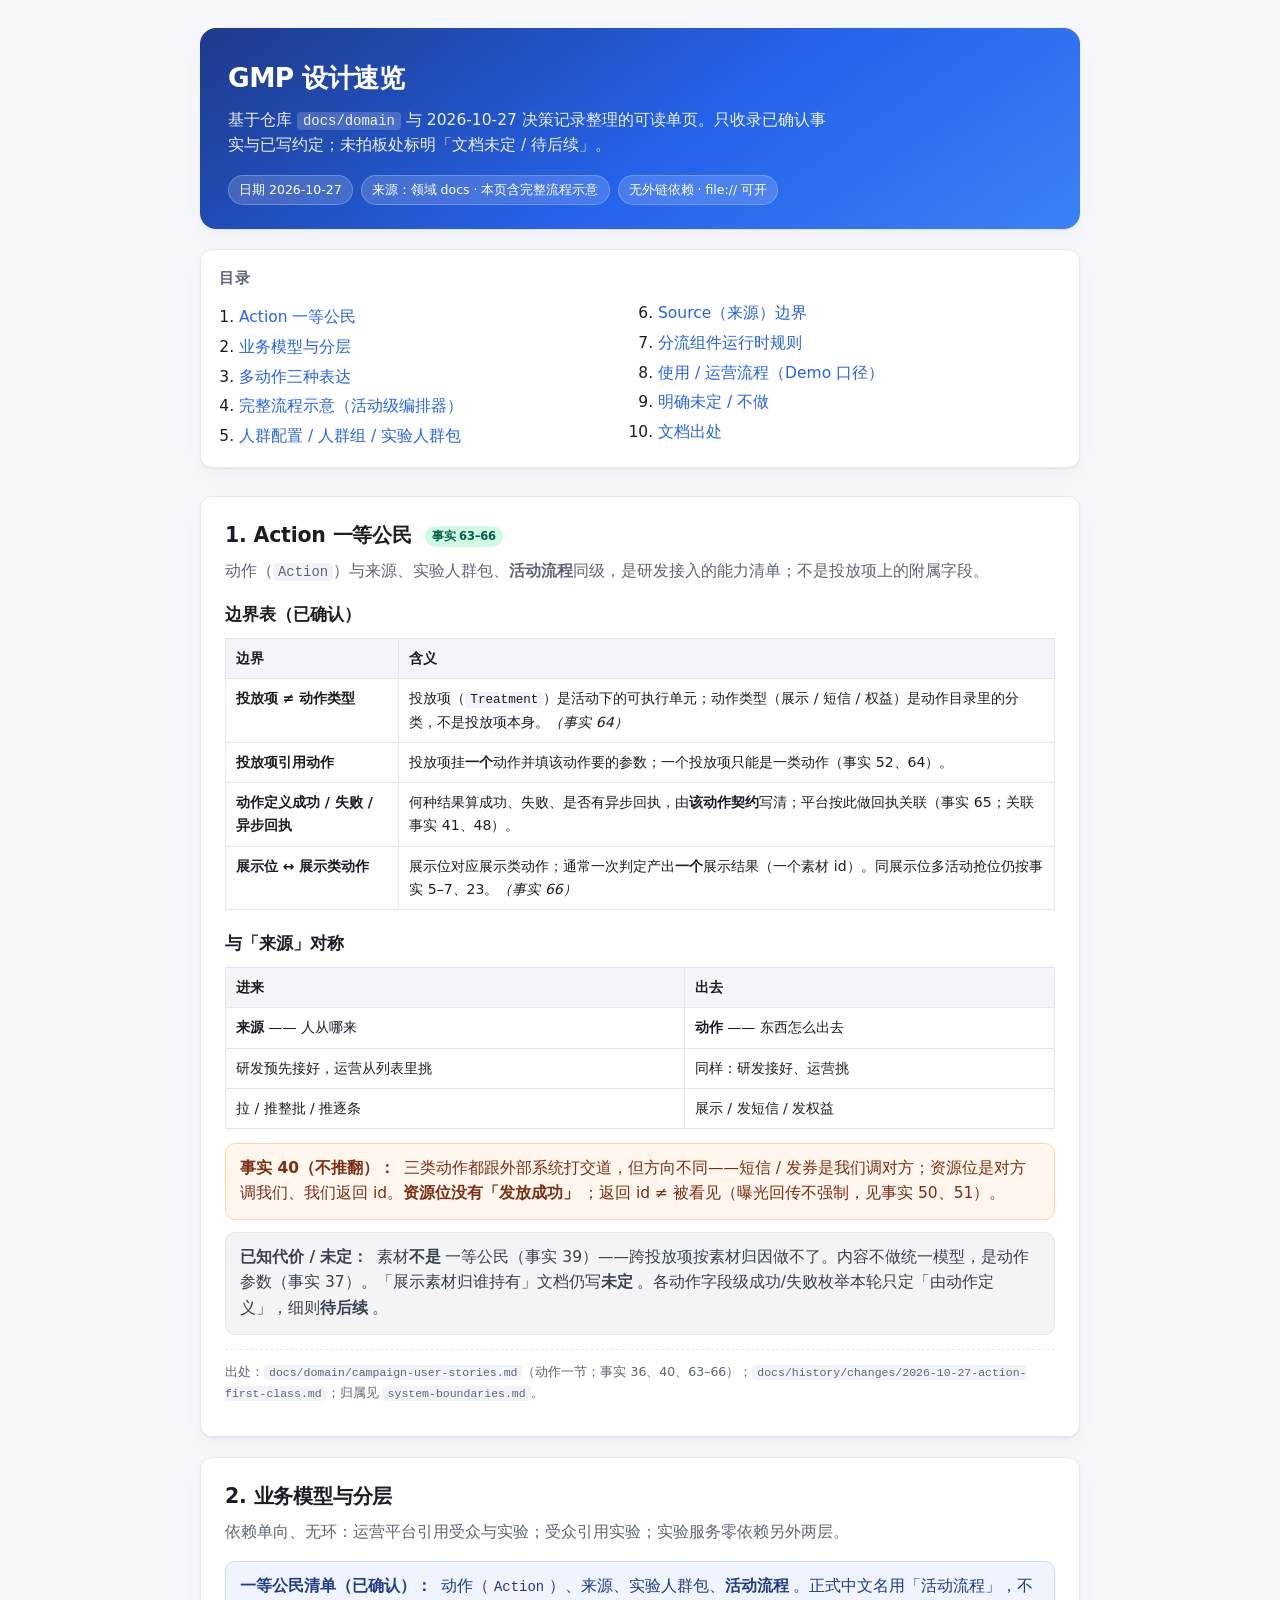
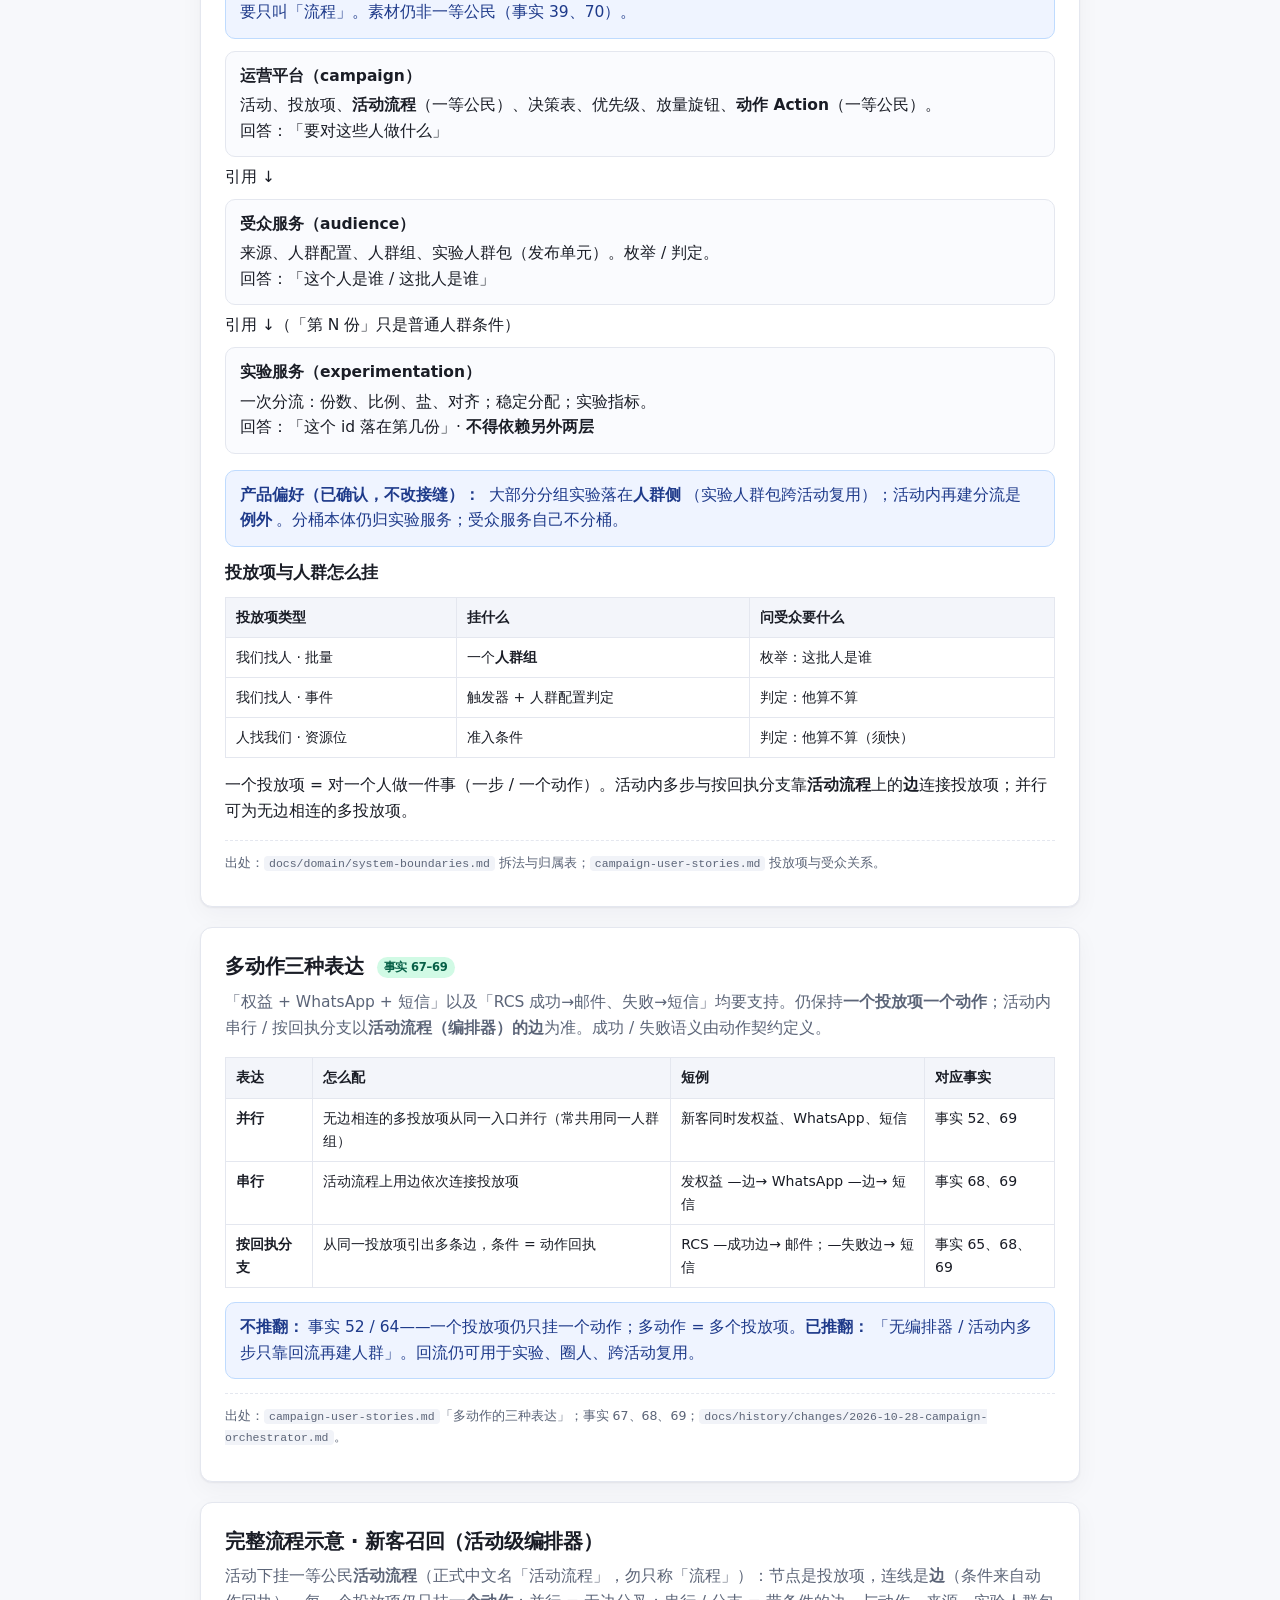
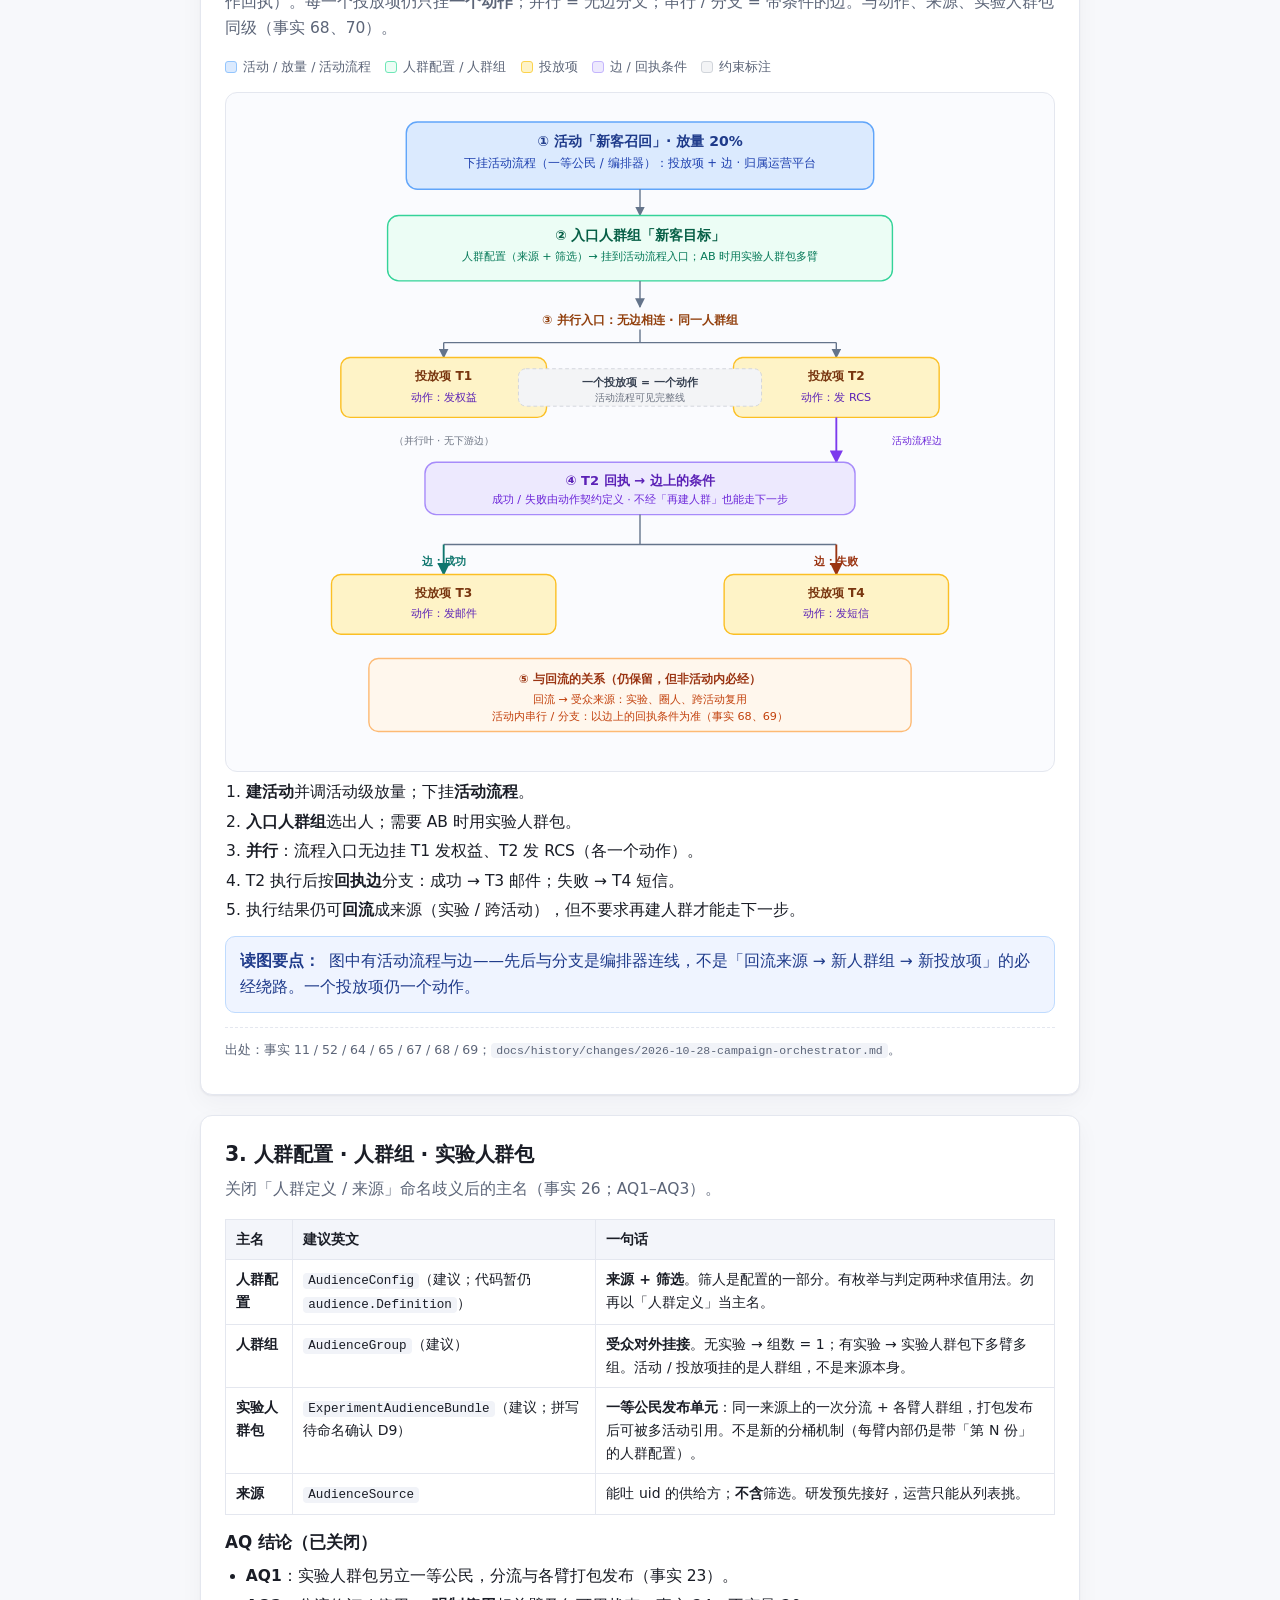
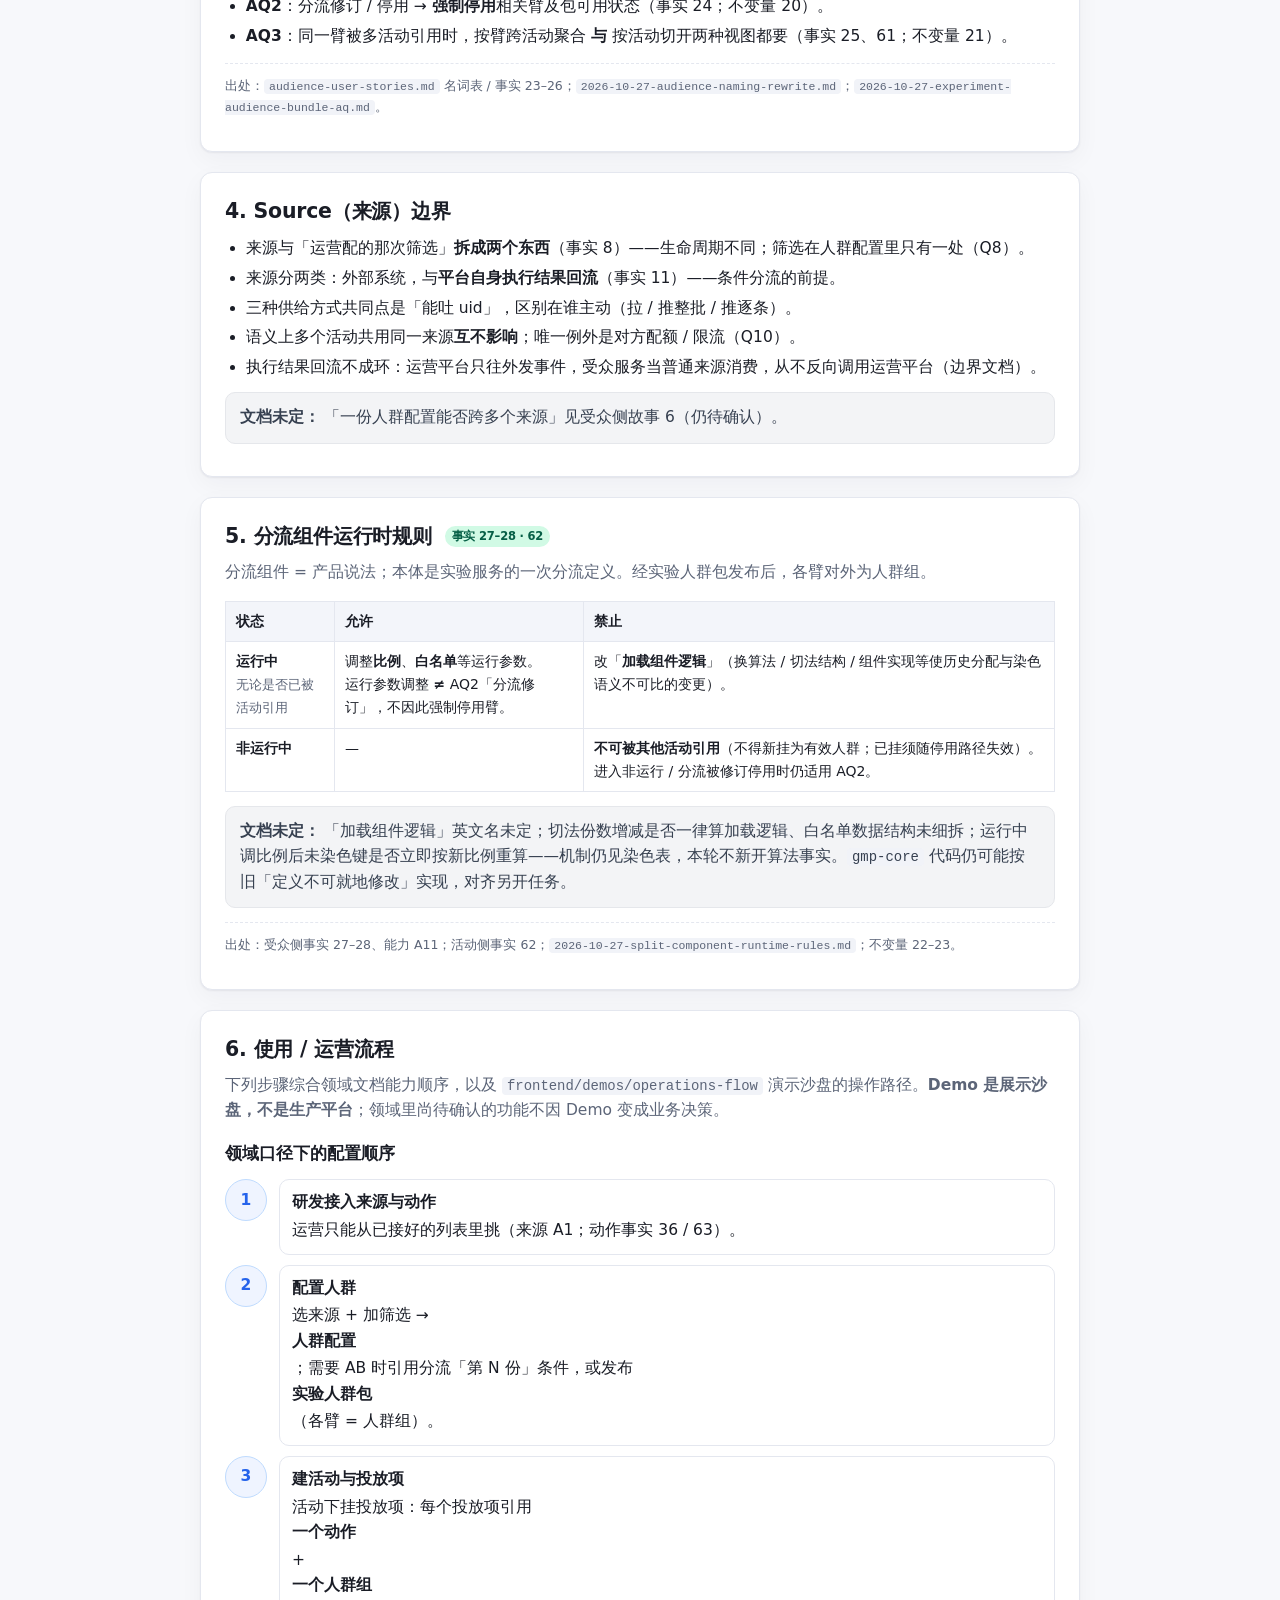
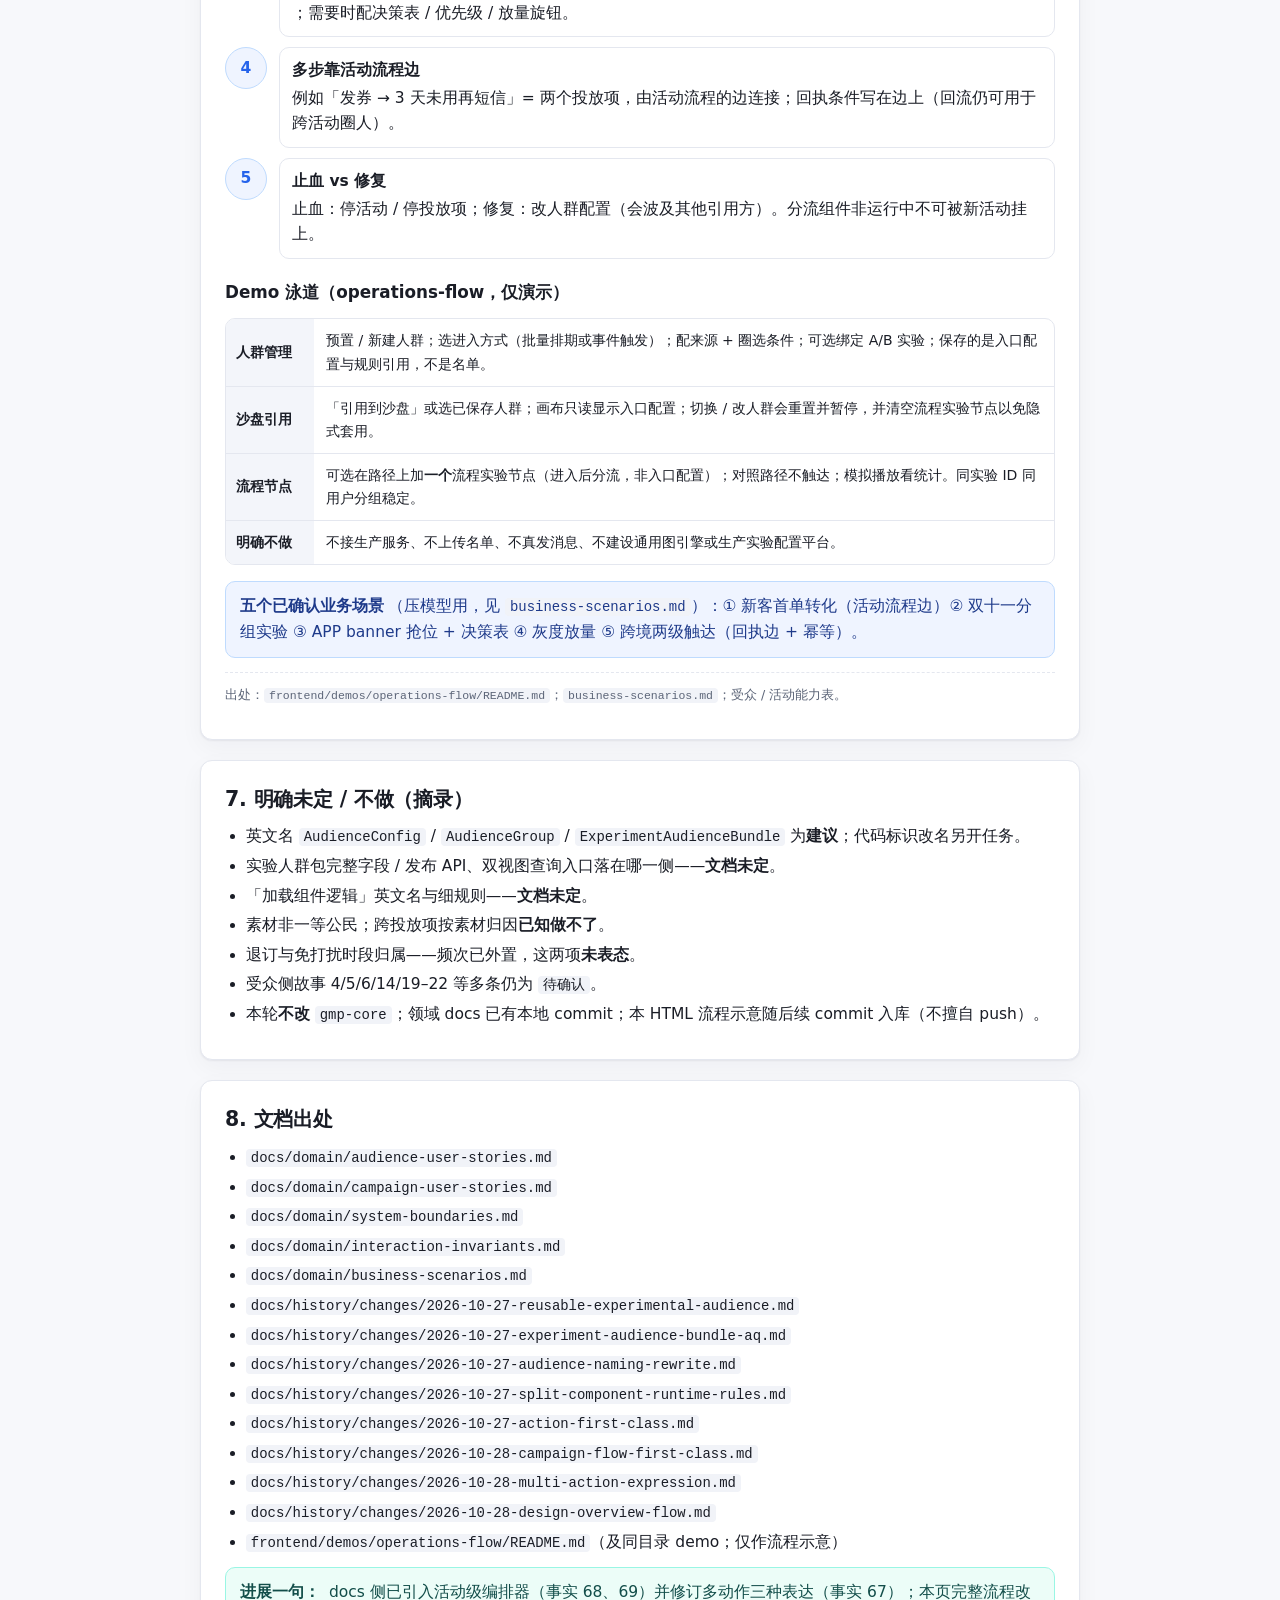
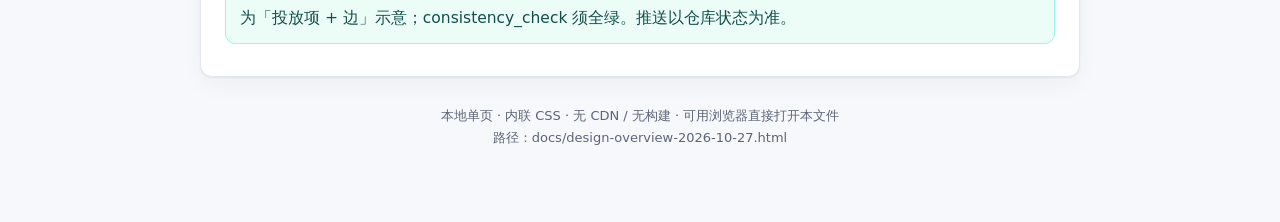
==== commit 5e3cdf84: "docs(domain): 活动流程升为一等公民（正式名） 与 Action / 来源 / 实验人群包同级；事实 68 强化、事实 70；HTML 与边界对齐。" ====
--- a/docs/design-overview-2026-10-27.html
+++ b/docs/design-overview-2026-10-27.html
@@ -342,7 +342,7 @@
 <!-- ========== 1 Action ========== -->
 <section class="block" id="action">
   <h2>1. Action 一等公民 <span class="tag ok">事实 63–66</span></h2>
-  <p class="lede">动作（<code>Action</code>）与来源、实验人群包同级，是研发接入的能力清单；不是投放项上的附属字段。</p>
+  <p class="lede">动作（<code>Action</code>）与来源、实验人群包、<strong>活动流程</strong>同级，是研发接入的能力清单；不是投放项上的附属字段。</p>
 
   <h3>边界表（已确认）</h3>
   <table>
@@ -395,10 +395,17 @@
   <h2>2. 业务模型与分层</h2>
   <p class="lede">依赖单向、无环：运营平台引用受众与实验；受众引用实验；实验服务零依赖另外两层。</p>
 
+
+  <div class="callout note">
+    <strong>一等公民清单（已确认）：</strong>
+    动作（<code>Action</code>）、来源、实验人群包、<strong>活动流程</strong>。正式中文名用「活动流程」，不要只叫「流程」。素材仍非一等公民（事实 39、70）。
+  </div>
+
+
   <div class="layers">
     <div class="layer">
       <div class="title">运营平台（campaign）</div>
-      活动、投放项、决策表、优先级、放量旋钮、<strong>动作 Action</strong>。<br />
+      活动、投放项、<strong>活动流程</strong>（一等公民）、决策表、优先级、放量旋钮、<strong>动作 Action</strong>（一等公民）。<br />
       回答：「要对这些人做什么」
     </div>
     <div class="arrow">引用 ↓</div>
@@ -474,7 +481,7 @@
 <!-- ========== Full flow demo ========== -->
 <section class="block" id="full-flow">
   <h2>完整流程示意 · 新客召回（活动级编排器）</h2>
-  <p class="lede">活动下挂<strong>活动流程</strong>：节点是投放项，连线是<strong>边</strong>（条件来自动作回执）。每一个投放项仍只挂<strong>一个动作</strong>；并行 = 无边分叉；串行 / 分支 = 带条件的边。</p>
+  <p class="lede">活动下挂一等公民<strong>活动流程</strong>（正式中文名「活动流程」，勿只称「流程」）：节点是投放项，连线是<strong>边</strong>（条件来自动作回执）。每一个投放项仍只挂<strong>一个动作</strong>；并行 = 无边分叉；串行 / 分支 = 带条件的边。与动作、来源、实验人群包同级（事实 68、70）。</p>
 
   <div class="flow-legend" aria-hidden="true">
     <span><i class="lg-camp"></i>活动 / 放量 / 活动流程</span>
@@ -504,7 +511,7 @@
       <!-- Stage 1: Campaign + flow -->
       <rect x="180" y="16" width="500" height="72" rx="12" fill="#dbeafe" stroke="#60a5fa" stroke-width="1.5"/>
       <text x="430" y="42" text-anchor="middle" font-size="15" font-weight="700" fill="#1e3a8a">① 活动「新客召回」· 放量 20%</text>
-      <text x="430" y="64" text-anchor="middle" font-size="12.5" fill="#1e40af">下挂活动流程（编排器）：投放项 + 边 · 归属运营平台</text>
+      <text x="430" y="64" text-anchor="middle" font-size="12.5" fill="#1e40af">下挂活动流程（一等公民 / 编排器）：投放项 + 边 · 归属运营平台</text>
 
       <line x1="430" y1="88" x2="430" y2="116" stroke="#64748b" stroke-width="1.5" marker-end="url(#arrow)"/>
 
@@ -765,6 +772,7 @@
     <li><code>docs/history/changes/2026-10-27-audience-naming-rewrite.md</code></li>
     <li><code>docs/history/changes/2026-10-27-split-component-runtime-rules.md</code></li>
     <li><code>docs/history/changes/2026-10-27-action-first-class.md</code></li>
+    <li><code>docs/history/changes/2026-10-28-campaign-flow-first-class.md</code></li>
     <li><code>docs/history/changes/2026-10-28-multi-action-expression.md</code></li>
     <li><code>docs/history/changes/2026-10-28-design-overview-flow.md</code></li>
     <li><code>frontend/demos/operations-flow/README.md</code>（及同目录 demo；仅作流程示意）</li>
